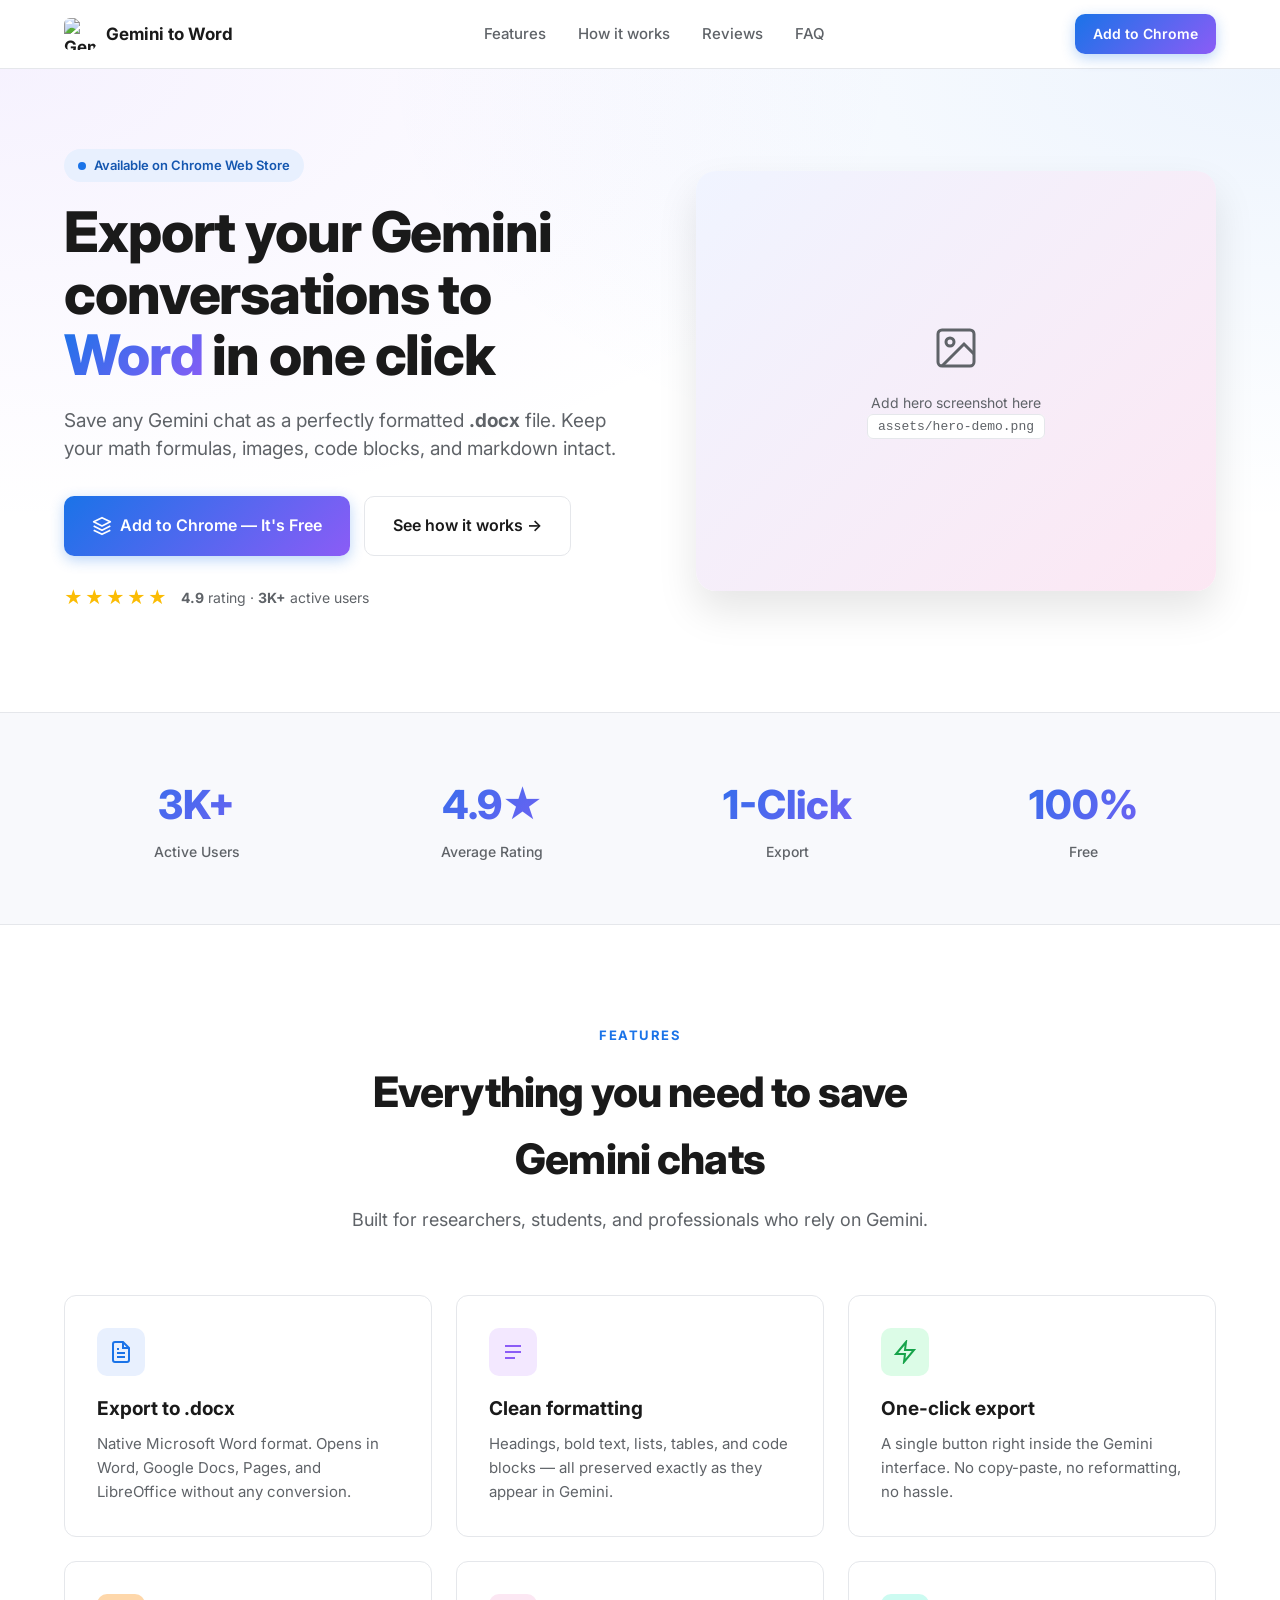
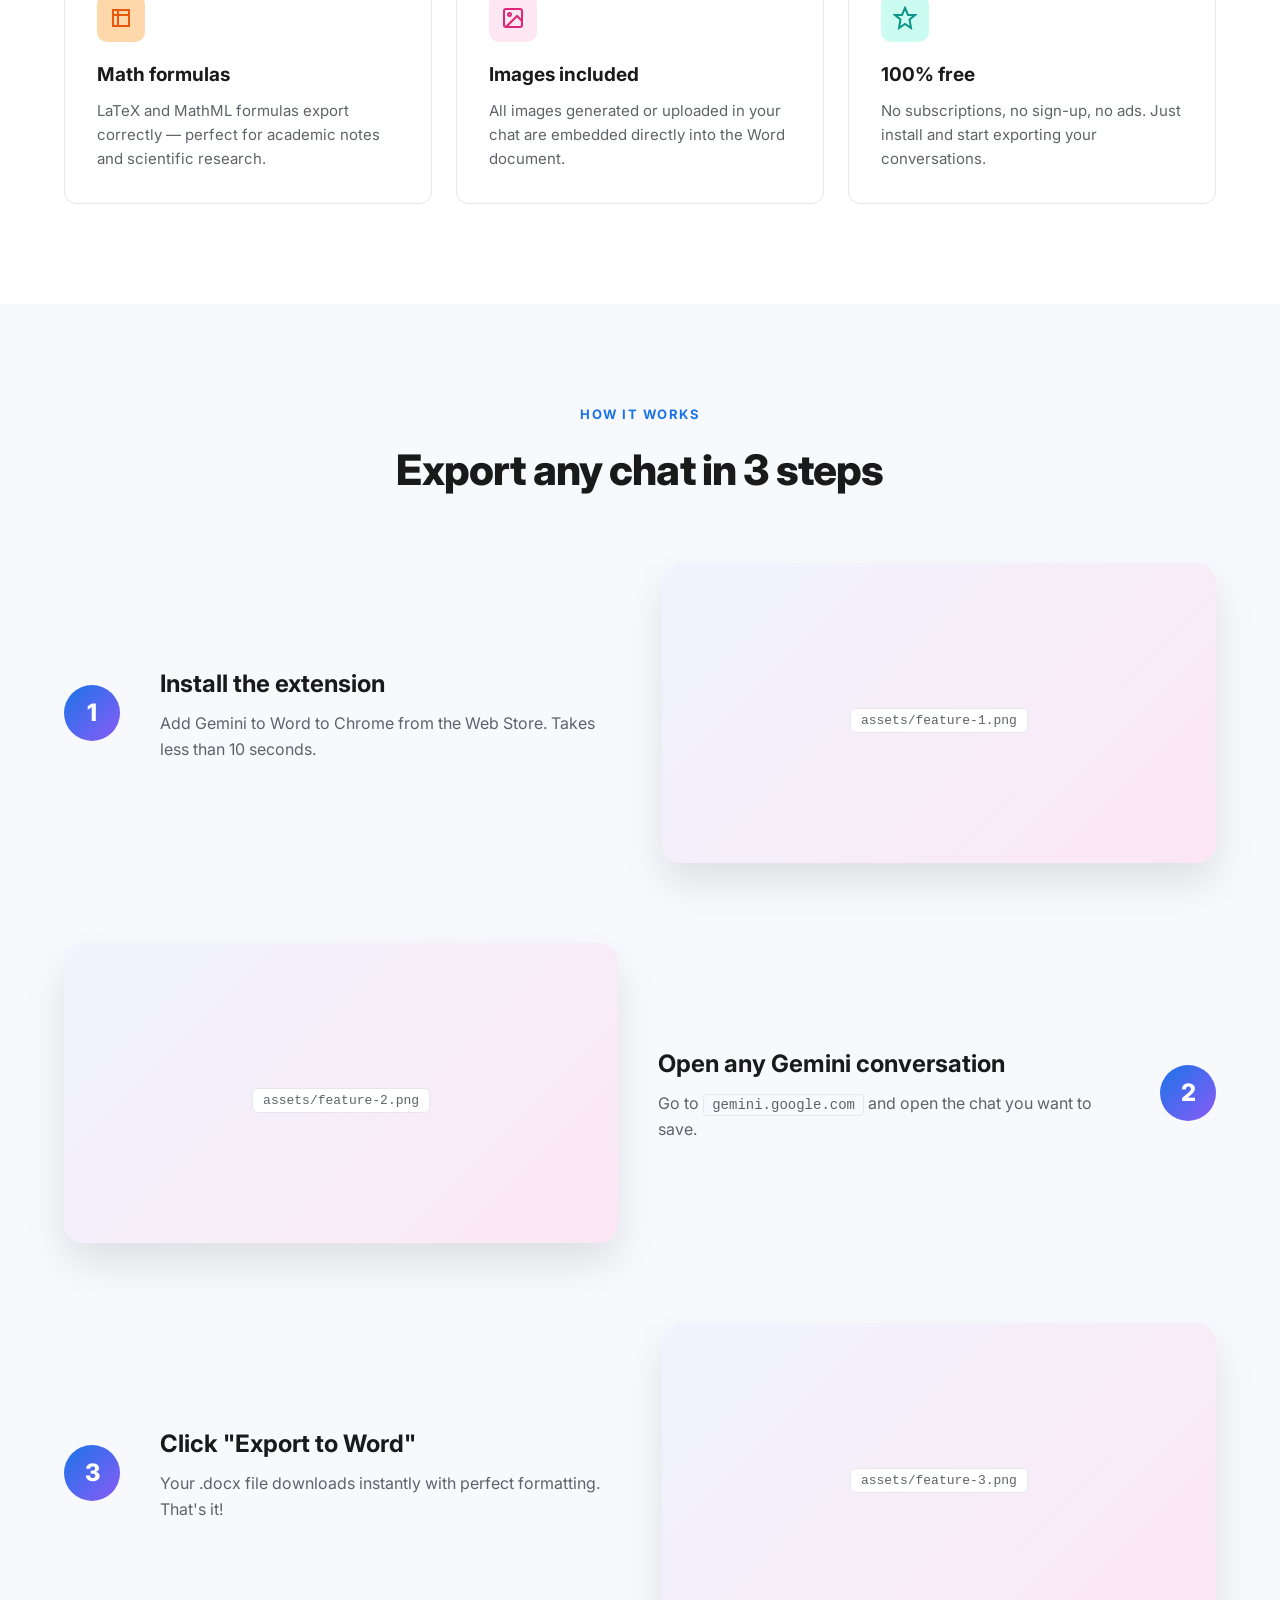
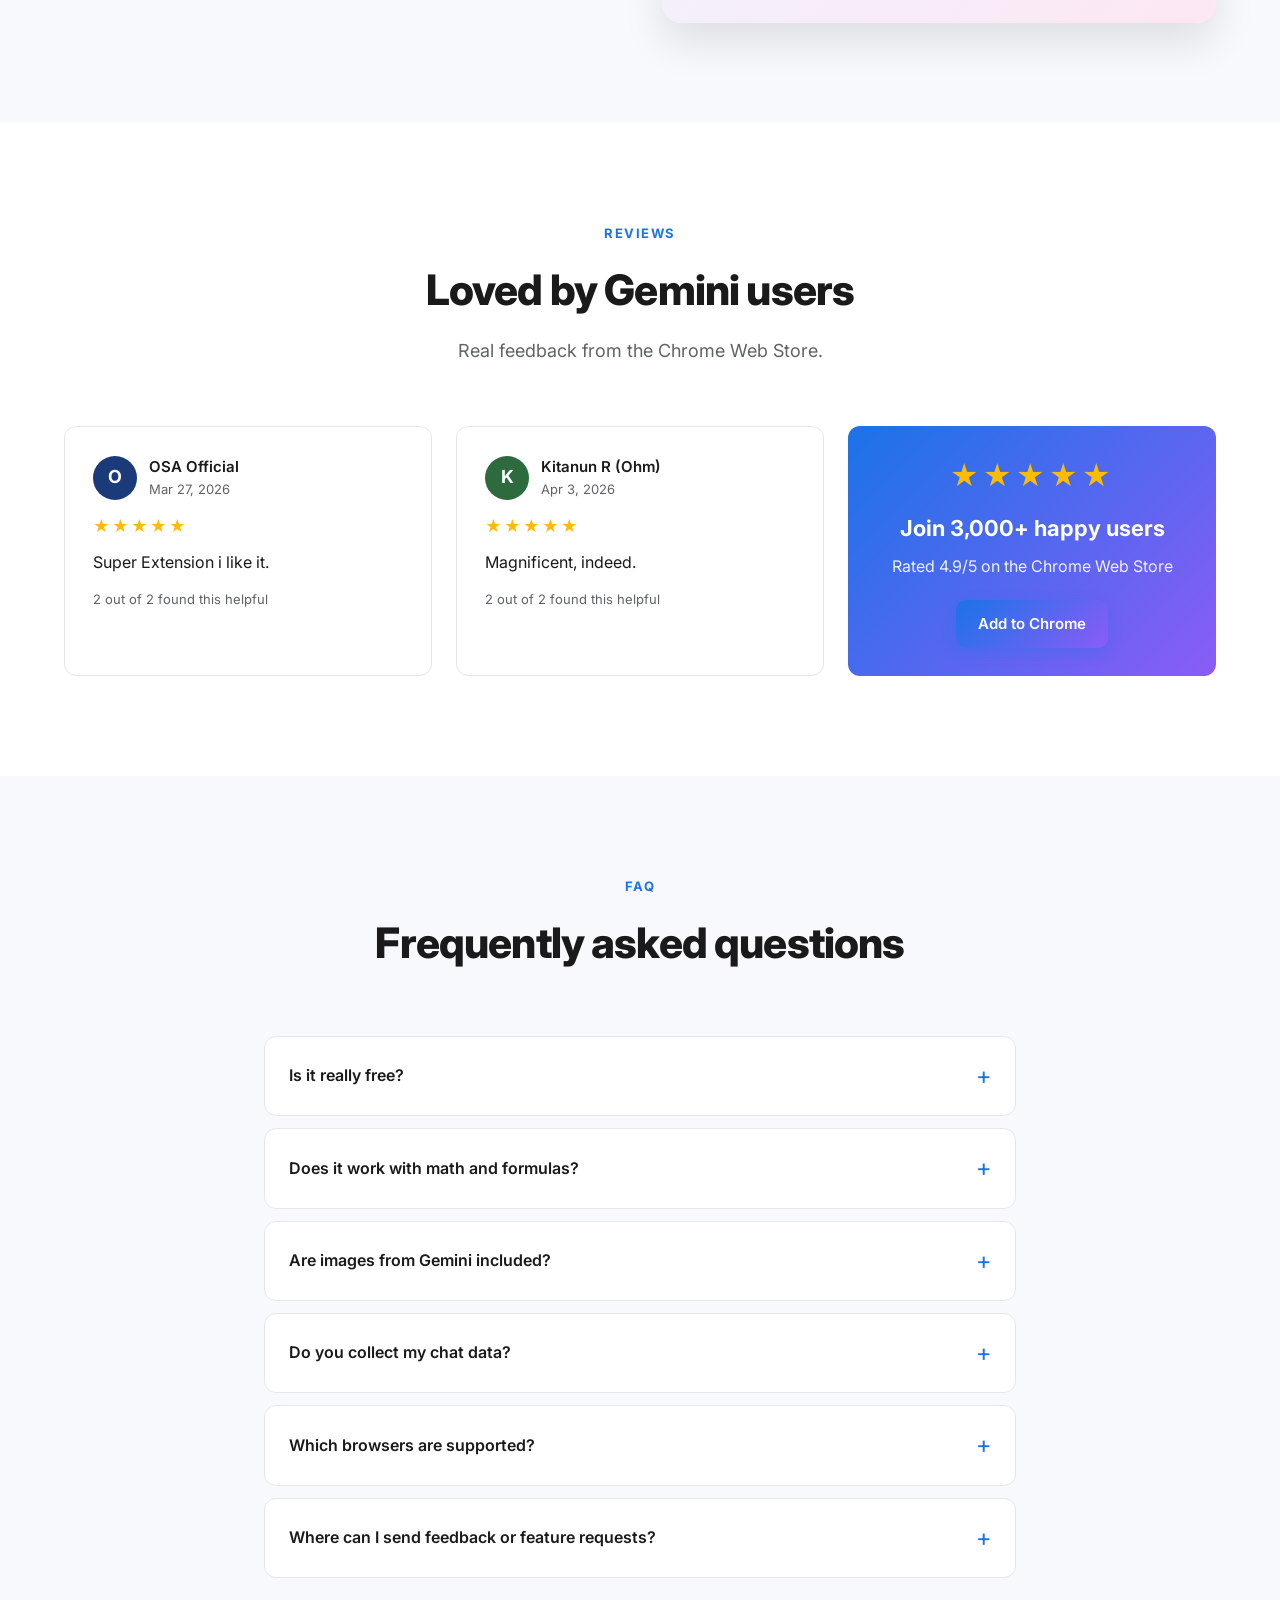
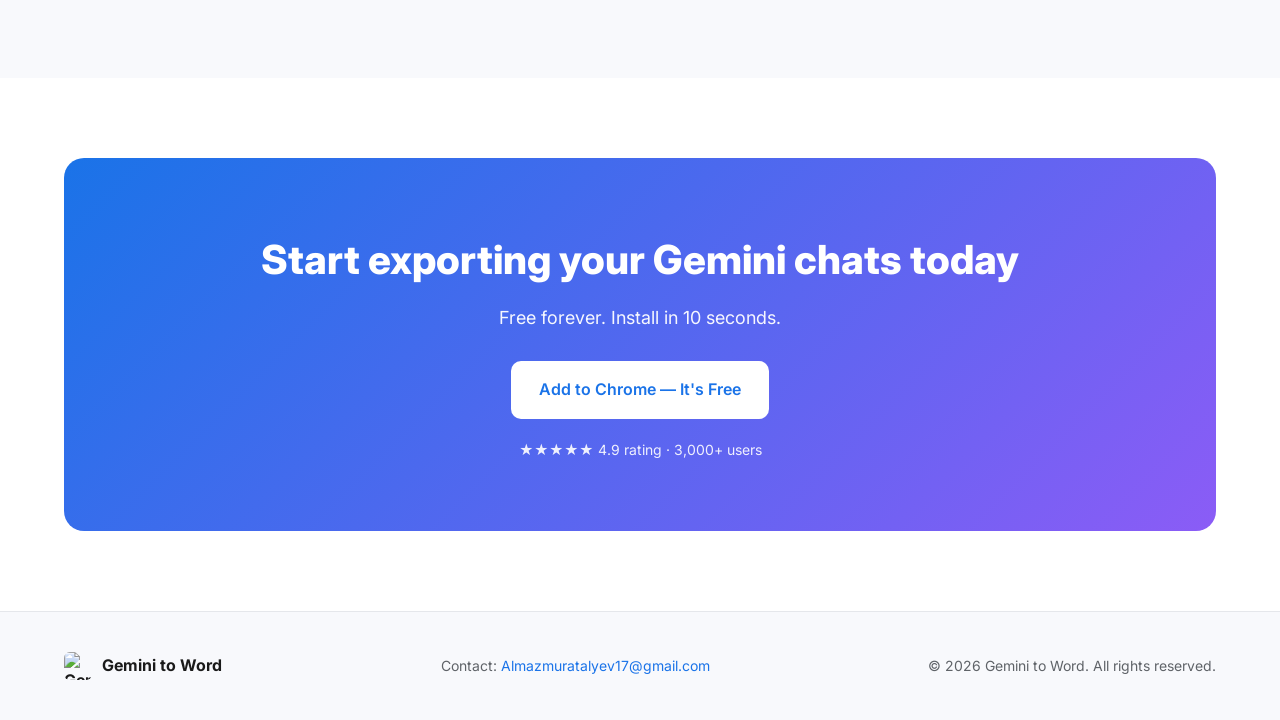
==== index.html @ a02e69b4 "Add files via upload" ====
<!DOCTYPE html>
<html lang="en">
<head>
  <meta charset="UTF-8" />
  <meta name="viewport" content="width=device-width, initial-scale=1.0" />
  <title>Export Gemini Chats to Word — One-Click .docx Export</title>
  <meta name="description" content="Export your Gemini conversations to Word in one click. Preserves formatting, math formulas, images, and code blocks." />
  <meta name="keywords" content="Gemini to Word, export Gemini chat, Gemini docx, AI chat export" />

  <!-- Open Graph -->
  <meta property="og:title" content="Export Gemini Chats to Word" />
  <meta property="og:description" content="Export your Gemini conversations to Word in one click." />
  <meta property="og:image" content="/assets/icon.png" />
  <meta property="og:type" content="website" />

  <link rel="icon" type="image/png" href="/assets/icon.png" />
  <link rel="preconnect" href="https://fonts.googleapis.com" />
  <link rel="preconnect" href="https://fonts.gstatic.com" crossorigin />
  <link href="https://fonts.googleapis.com/css2?family=Inter:wght@400;500;600;700;800&display=swap" rel="stylesheet" />
  <link rel="stylesheet" href="styles.css" />
</head>
<body>

  <!-- ============ HEADER ============ -->
  <header class="header">
    <div class="container header-inner">
      <a href="#" class="logo">
        <img src="assets/icon.png" alt="Gemini to Word" />
        <span>Gemini to Word</span>
      </a>
      <nav class="nav">
        <a href="#features">Features</a>
        <a href="#how-it-works">How it works</a>
        <a href="#reviews">Reviews</a>
        <a href="#faq">FAQ</a>
      </nav>
      <a href="https://chromewebstore.google.com/detail/fggjheojicnhkljaoaigpnobhgojinip?utm_source=landing"
         class="btn btn-primary btn-sm" target="_blank" rel="noopener">
        Add to Chrome
      </a>
    </div>
  </header>

  <!-- ============ HERO ============ -->
  <section class="hero">
    <div class="container">
      <div class="hero-grid">
        <div class="hero-content">
          <div class="badge">
            <span class="badge-dot"></span>
            Available on Chrome Web Store
          </div>
          <h1>Export your Gemini conversations to <span class="gradient-text">Word</span> in one click</h1>
          <p class="hero-subtitle">
            Save any Gemini chat as a perfectly formatted <strong>.docx</strong> file.
            Keep your math formulas, images, code blocks, and markdown intact.
          </p>

          <div class="hero-actions">
            <a href="https://chromewebstore.google.com/detail/fggjheojicnhkljaoaigpnobhgojinip?utm_source=landing-hero"
               class="btn btn-primary btn-lg" target="_blank" rel="noopener">
              <svg width="20" height="20" viewBox="0 0 24 24" fill="none">
                <path d="M12 2L2 7l10 5 10-5-10-5z" stroke="currentColor" stroke-width="2" stroke-linejoin="round"/>
                <path d="M2 17l10 5 10-5M2 12l10 5 10-5" stroke="currentColor" stroke-width="2" stroke-linejoin="round"/>
              </svg>
              Add to Chrome — It's Free
            </a>
            <a href="#how-it-works" class="btn btn-ghost btn-lg">See how it works →</a>
          </div>

          <div class="hero-meta">
            <div class="stars">★★★★★</div>
            <span><strong>4.9</strong> rating · <strong>3K+</strong> active users</span>
          </div>
        </div>

        <div class="hero-visual">
          <!-- TODO: replace with real big screenshot of the extension in action -->
          <div class="screenshot-placeholder screenshot-large">
            <img src="assets/hero-demo.png" alt="Gemini to Word extension in action"
                 onerror="this.style.display='none'; this.parentElement.classList.add('placeholder-visible')" />
            <div class="placeholder-text">
              <svg width="48" height="48" viewBox="0 0 24 24" fill="none" stroke="currentColor" stroke-width="1.5">
                <rect x="3" y="3" width="18" height="18" rx="2" />
                <circle cx="9" cy="9" r="2" />
                <path d="M21 15l-5-5L5 21" />
              </svg>
              <p>Add hero screenshot here<br><code>assets/hero-demo.png</code></p>
            </div>
          </div>
        </div>
      </div>
    </div>
  </section>

  <!-- ============ STATS STRIP ============ -->
  <section class="stats">
    <div class="container">
      <div class="stats-grid">
        <div class="stat">
          <div class="stat-number">3K+</div>
          <div class="stat-label">Active Users</div>
        </div>
        <div class="stat">
          <div class="stat-number">4.9★</div>
          <div class="stat-label">Average Rating</div>
        </div>
        <div class="stat">
          <div class="stat-number">1-Click</div>
          <div class="stat-label">Export</div>
        </div>
        <div class="stat">
          <div class="stat-number">100%</div>
          <div class="stat-label">Free</div>
        </div>
      </div>
    </div>
  </section>

  <!-- ============ FEATURES ============ -->
  <section class="section" id="features">
    <div class="container">
      <div class="section-header">
        <div class="eyebrow">Features</div>
        <h2>Everything you need to save Gemini chats</h2>
        <p>Built for researchers, students, and professionals who rely on Gemini.</p>
      </div>

      <div class="features-grid">
        <div class="feature-card">
          <div class="feature-icon feature-icon-blue">
            <svg width="24" height="24" viewBox="0 0 24 24" fill="none" stroke="currentColor" stroke-width="2">
              <path d="M14 2H6a2 2 0 00-2 2v16a2 2 0 002 2h12a2 2 0 002-2V8z"/>
              <path d="M14 2v6h6M16 13H8M16 17H8M10 9H8"/>
            </svg>
          </div>
          <h3>Export to .docx</h3>
          <p>Native Microsoft Word format. Opens in Word, Google Docs, Pages, and LibreOffice without any conversion.</p>
        </div>

        <div class="feature-card">
          <div class="feature-icon feature-icon-purple">
            <svg width="24" height="24" viewBox="0 0 24 24" fill="none" stroke="currentColor" stroke-width="2">
              <path d="M4 6h16M4 12h16M4 18h10"/>
            </svg>
          </div>
          <h3>Clean formatting</h3>
          <p>Headings, bold text, lists, tables, and code blocks — all preserved exactly as they appear in Gemini.</p>
        </div>

        <div class="feature-card">
          <div class="feature-icon feature-icon-green">
            <svg width="24" height="24" viewBox="0 0 24 24" fill="none" stroke="currentColor" stroke-width="2">
              <path d="M13 2L3 14h9l-1 8 10-12h-9l1-8z"/>
            </svg>
          </div>
          <h3>One-click export</h3>
          <p>A single button right inside the Gemini interface. No copy-paste, no reformatting, no hassle.</p>
        </div>

        <div class="feature-card">
          <div class="feature-icon feature-icon-orange">
            <svg width="24" height="24" viewBox="0 0 24 24" fill="none" stroke="currentColor" stroke-width="2">
              <path d="M4 4h16v16H4z M4 9h16 M9 4v16"/>
            </svg>
          </div>
          <h3>Math formulas</h3>
          <p>LaTeX and MathML formulas export correctly — perfect for academic notes and scientific research.</p>
        </div>

        <div class="feature-card">
          <div class="feature-icon feature-icon-pink">
            <svg width="24" height="24" viewBox="0 0 24 24" fill="none" stroke="currentColor" stroke-width="2">
              <rect x="3" y="3" width="18" height="18" rx="2"/>
              <circle cx="8.5" cy="8.5" r="1.5"/>
              <path d="M21 15l-5-5L5 21"/>
            </svg>
          </div>
          <h3>Images included</h3>
          <p>All images generated or uploaded in your chat are embedded directly into the Word document.</p>
        </div>

        <div class="feature-card">
          <div class="feature-icon feature-icon-teal">
            <svg width="24" height="24" viewBox="0 0 24 24" fill="none" stroke="currentColor" stroke-width="2">
              <path d="M12 2l3 7h7l-5.5 4.5L18 22l-6-4-6 4 1.5-8.5L2 9h7z"/>
            </svg>
          </div>
          <h3>100% free</h3>
          <p>No subscriptions, no sign-up, no ads. Just install and start exporting your conversations.</p>
        </div>
      </div>
    </div>
  </section>

  <!-- ============ HOW IT WORKS ============ -->
  <section class="section section-alt" id="how-it-works">
    <div class="container">
      <div class="section-header">
        <div class="eyebrow">How it works</div>
        <h2>Export any chat in 3 steps</h2>
      </div>

      <div class="steps">
        <div class="step">
          <div class="step-number">1</div>
          <div class="step-content">
            <h3>Install the extension</h3>
            <p>Add Gemini to Word to Chrome from the Web Store. Takes less than 10 seconds.</p>
          </div>
          <!-- TODO: replace with real screenshot -->
          <div class="step-visual">
            <div class="screenshot-placeholder">
              <img src="assets/feature-1.png" alt="Install step"
                   onerror="this.style.display='none'; this.parentElement.classList.add('placeholder-visible')" />
              <div class="placeholder-text">
                <p><code>assets/feature-1.png</code></p>
              </div>
            </div>
          </div>
        </div>

        <div class="step step-reverse">
          <div class="step-number">2</div>
          <div class="step-content">
            <h3>Open any Gemini conversation</h3>
            <p>Go to <code>gemini.google.com</code> and open the chat you want to save.</p>
          </div>
          <div class="step-visual">
            <div class="screenshot-placeholder">
              <img src="assets/feature-2.png" alt="Open chat step"
                   onerror="this.style.display='none'; this.parentElement.classList.add('placeholder-visible')" />
              <div class="placeholder-text">
                <p><code>assets/feature-2.png</code></p>
              </div>
            </div>
          </div>
        </div>

        <div class="step">
          <div class="step-number">3</div>
          <div class="step-content">
            <h3>Click "Export to Word"</h3>
            <p>Your .docx file downloads instantly with perfect formatting. That's it!</p>
          </div>
          <div class="step-visual">
            <div class="screenshot-placeholder">
              <img src="assets/feature-3.png" alt="Export step"
                   onerror="this.style.display='none'; this.parentElement.classList.add('placeholder-visible')" />
              <div class="placeholder-text">
                <p><code>assets/feature-3.png</code></p>
              </div>
            </div>
          </div>
        </div>
      </div>
    </div>
  </section>

  <!-- ============ REVIEWS ============ -->
  <section class="section" id="reviews">
    <div class="container">
      <div class="section-header">
        <div class="eyebrow">Reviews</div>
        <h2>Loved by Gemini users</h2>
        <p>Real feedback from the Chrome Web Store.</p>
      </div>

      <div class="reviews-grid">
        <div class="review-card">
          <div class="review-header">
            <div class="review-avatar" style="background:#1a3a7a;">O</div>
            <div>
              <div class="review-name">OSA Official</div>
              <div class="review-date">Mar 27, 2026</div>
            </div>
          </div>
          <div class="review-stars">★★★★★</div>
          <p class="review-text">Super Extension i like it.</p>
          <div class="review-helpful">2 out of 2 found this helpful</div>
        </div>

        <div class="review-card">
          <div class="review-header">
            <div class="review-avatar" style="background:#2d6b3f;">K</div>
            <div>
              <div class="review-name">Kitanun R (Ohm)</div>
              <div class="review-date">Apr 3, 2026</div>
            </div>
          </div>
          <div class="review-stars">★★★★★</div>
          <p class="review-text">Magnificent, indeed.</p>
          <div class="review-helpful">2 out of 2 found this helpful</div>
        </div>

        <div class="review-card review-cta">
          <div class="review-cta-content">
            <div class="stars-big">★★★★★</div>
            <h3>Join 3,000+ happy users</h3>
            <p>Rated 4.9/5 on the Chrome Web Store</p>
            <a href="https://chromewebstore.google.com/detail/fggjheojicnhkljaoaigpnobhgojinip?utm_source=landing-reviews"
               class="btn btn-primary" target="_blank" rel="noopener">
              Add to Chrome
            </a>
          </div>
        </div>
      </div>
    </div>
  </section>

  <!-- ============ FAQ ============ -->
  <section class="section section-alt" id="faq">
    <div class="container container-narrow">
      <div class="section-header">
        <div class="eyebrow">FAQ</div>
        <h2>Frequently asked questions</h2>
      </div>

      <div class="faq-list">
        <details class="faq-item">
          <summary>Is it really free?</summary>
          <p>Yes, 100% free. No sign-up, no subscription, no ads. Forever.</p>
        </details>

        <details class="faq-item">
          <summary>Does it work with math and formulas?</summary>
          <p>Yes. LaTeX and MathML formulas are converted into proper Word equations that stay editable.</p>
        </details>

        <details class="faq-item">
          <summary>Are images from Gemini included?</summary>
          <p>Yes. Both AI-generated images and images you uploaded are embedded directly into the .docx file.</p>
        </details>

        <details class="faq-item">
          <summary>Do you collect my chat data?</summary>
          <p>No. Everything runs locally in your browser. Your conversations never leave your device.</p>
        </details>

        <details class="faq-item">
          <summary>Which browsers are supported?</summary>
          <p>Any Chromium-based browser: Chrome, Edge, Brave, Opera, and Arc.</p>
        </details>

        <details class="faq-item">
          <summary>Where can I send feedback or feature requests?</summary>
          <p>Email us at <a href="mailto:Almazmuratalyev17@gmail.com">Almazmuratalyev17@gmail.com</a> — we read every message.</p>
        </details>
      </div>
    </div>
  </section>

  <!-- ============ FINAL CTA ============ -->
  <section class="final-cta">
    <div class="container">
      <div class="cta-box">
        <h2>Start exporting your Gemini chats today</h2>
        <p>Free forever. Install in 10 seconds.</p>
        <a href="https://chromewebstore.google.com/detail/fggjheojicnhkljaoaigpnobhgojinip?utm_source=landing-final"
           class="btn btn-white btn-lg" target="_blank" rel="noopener">
          Add to Chrome — It's Free
        </a>
        <div class="cta-meta">★★★★★ 4.9 rating · 3,000+ users</div>
      </div>
    </div>
  </section>

  <!-- ============ FOOTER (placeholder — you'll design later) ============ -->
  <footer class="footer">
    <div class="container">
      <div class="footer-inner">
        <div class="footer-brand">
          <img src="assets/icon.png" alt="Gemini to Word" />
          <span>Gemini to Word</span>
        </div>
        <div class="footer-contact">
          Contact: <a href="mailto:Almazmuratalyev17@gmail.com">Almazmuratalyev17@gmail.com</a>
        </div>
        <div class="footer-copy">© 2026 Gemini to Word. All rights reserved.</div>
      </div>
    </div>
  </footer>

  <script src="script.js"></script>
</body>
</html>
---- styles.css ----
/* ============ RESET & BASE ============ */
* { margin: 0; padding: 0; box-sizing: border-box; }

:root {
  --primary: #1a73e8;
  --primary-dark: #1557b0;
  --primary-light: #e8f0fe;
  --accent: #8b5cf6;
  --text: #1a1a1a;
  --text-muted: #5f6368;
  --bg: #ffffff;
  --bg-alt: #f8f9fc;
  --border: #e5e7eb;
  --radius: 12px;
  --radius-lg: 20px;
  --shadow-sm: 0 1px 3px rgba(0,0,0,0.05);
  --shadow-md: 0 4px 12px rgba(0,0,0,0.08);
  --shadow-lg: 0 20px 40px rgba(0,0,0,0.1);
}

html { scroll-behavior: smooth; }

body {
  font-family: 'Inter', -apple-system, BlinkMacSystemFont, sans-serif;
  color: var(--text);
  background: var(--bg);
  line-height: 1.6;
  -webkit-font-smoothing: antialiased;
}

a { color: inherit; text-decoration: none; }
img { max-width: 100%; display: block; }

.container {
  max-width: 1200px;
  margin: 0 auto;
  padding: 0 24px;
}
.container-narrow { max-width: 800px; }

/* ============ BUTTONS ============ */
.btn {
  display: inline-flex;
  align-items: center;
  gap: 8px;
  padding: 12px 22px;
  border-radius: 10px;
  font-weight: 600;
  font-size: 15px;
  transition: all 0.2s ease;
  cursor: pointer;
  border: none;
  white-space: nowrap;
}
.btn-sm { padding: 9px 18px; font-size: 14px; }
.btn-lg { padding: 16px 28px; font-size: 16px; }

.btn-primary {
  background: linear-gradient(135deg, var(--primary) 0%, var(--accent) 100%);
  color: white;
  box-shadow: 0 4px 14px rgba(26,115,232,0.3);
}
.btn-primary:hover {
  transform: translateY(-2px);
  box-shadow: 0 6px 20px rgba(26,115,232,0.4);
}

.btn-ghost {
  background: transparent;
  color: var(--text);
  border: 1px solid var(--border);
}
.btn-ghost:hover { background: var(--bg-alt); }

.btn-white {
  background: white;
  color: var(--primary);
}
.btn-white:hover { transform: translateY(-2px); }

/* ============ HEADER ============ */
.header {
  position: sticky;
  top: 0;
  background: rgba(255,255,255,0.85);
  backdrop-filter: blur(12px);
  border-bottom: 1px solid var(--border);
  z-index: 100;
}
.header-inner {
  display: flex;
  align-items: center;
  justify-content: space-between;
  padding: 14px 24px;
}
.logo {
  display: flex;
  align-items: center;
  gap: 10px;
  font-weight: 700;
  font-size: 17px;
}
.logo img { width: 32px; height: 32px; border-radius: 6px; }

.nav {
  display: flex;
  gap: 32px;
}
.nav a {
  color: var(--text-muted);
  font-weight: 500;
  font-size: 15px;
  transition: color 0.2s;
}
.nav a:hover { color: var(--primary); }

@media (max-width: 768px) {
  .nav { display: none; }
}

/* ============ HERO ============ */
.hero {
  padding: 80px 0 100px;
  background:
    radial-gradient(ellipse at top left, rgba(139,92,246,0.08), transparent 50%),
    radial-gradient(ellipse at top right, rgba(26,115,232,0.08), transparent 50%);
}
.hero-grid {
  display: grid;
  grid-template-columns: 1.1fr 1fr;
  gap: 60px;
  align-items: center;
}
@media (max-width: 900px) {
  .hero-grid { grid-template-columns: 1fr; gap: 40px; }
}

.badge {
  display: inline-flex;
  align-items: center;
  gap: 8px;
  padding: 6px 14px;
  background: var(--primary-light);
  color: var(--primary-dark);
  border-radius: 100px;
  font-size: 13px;
  font-weight: 600;
  margin-bottom: 20px;
}
.badge-dot {
  width: 8px; height: 8px;
  background: var(--primary);
  border-radius: 50%;
  animation: pulse 2s infinite;
}
@keyframes pulse {
  0%, 100% { opacity: 1; }
  50% { opacity: 0.4; }
}

.hero h1 {
  font-size: clamp(36px, 5vw, 56px);
  line-height: 1.1;
  font-weight: 800;
  letter-spacing: -0.02em;
  margin-bottom: 20px;
}
.gradient-text {
  background: linear-gradient(135deg, var(--primary), var(--accent));
  -webkit-background-clip: text;
  background-clip: text;
  color: transparent;
}

.hero-subtitle {
  font-size: 19px;
  color: var(--text-muted);
  margin-bottom: 32px;
  line-height: 1.5;
}

.hero-actions {
  display: flex;
  gap: 14px;
  flex-wrap: wrap;
  margin-bottom: 28px;
}

.hero-meta {
  display: flex;
  align-items: center;
  gap: 12px;
  color: var(--text-muted);
  font-size: 14px;
}
.stars { color: #fbbc04; font-size: 18px; letter-spacing: 2px; }
.stars-big { color: #fbbc04; font-size: 28px; letter-spacing: 4px; margin-bottom: 12px; }

/* ============ SCREENSHOT PLACEHOLDERS ============ */
.screenshot-placeholder {
  position: relative;
  background: linear-gradient(135deg, #f0f4ff 0%, #fce7f3 100%);
  border-radius: var(--radius-lg);
  overflow: hidden;
  box-shadow: var(--shadow-lg);
  min-height: 300px;
  display: flex;
  align-items: center;
  justify-content: center;
}
.screenshot-placeholder img {
  width: 100%;
  height: auto;
  display: block;
}
.screenshot-placeholder .placeholder-text {
  display: none;
  text-align: center;
  color: var(--text-muted);
  padding: 40px;
}
.screenshot-placeholder.placeholder-visible .placeholder-text {
  display: block;
}
.placeholder-text code {
  background: white;
  padding: 4px 10px;
  border-radius: 6px;
  font-size: 13px;
  border: 1px solid var(--border);
}
.placeholder-text p { margin-top: 12px; font-size: 14px; }

.screenshot-large { min-height: 420px; }

/* ============ STATS ============ */
.stats {
  padding: 60px 0;
  border-top: 1px solid var(--border);
  border-bottom: 1px solid var(--border);
  background: var(--bg-alt);
}
.stats-grid {
  display: grid;
  grid-template-columns: repeat(4, 1fr);
  gap: 30px;
  text-align: center;
}
@media (max-width: 700px) {
  .stats-grid { grid-template-columns: repeat(2, 1fr); gap: 40px; }
}
.stat-number {
  font-size: 40px;
  font-weight: 800;
  background: linear-gradient(135deg, var(--primary), var(--accent));
  -webkit-background-clip: text;
  background-clip: text;
  color: transparent;
  margin-bottom: 4px;
}
.stat-label {
  color: var(--text-muted);
  font-size: 14px;
  font-weight: 500;
}

/* ============ SECTIONS ============ */
.section {
  padding: 100px 0;
}
.section-alt { background: var(--bg-alt); }

.section-header {
  text-align: center;
  max-width: 640px;
  margin: 0 auto 60px;
}
.eyebrow {
  color: var(--primary);
  font-weight: 700;
  font-size: 13px;
  text-transform: uppercase;
  letter-spacing: 1.5px;
  margin-bottom: 12px;
}
.section-header h2 {
  font-size: clamp(28px, 4vw, 42px);
  font-weight: 800;
  letter-spacing: -0.02em;
  margin-bottom: 14px;
}
.section-header p {
  color: var(--text-muted);
  font-size: 18px;
}

/* ============ FEATURES ============ */
.features-grid {
  display: grid;
  grid-template-columns: repeat(3, 1fr);
  gap: 24px;
}
@media (max-width: 900px) { .features-grid { grid-template-columns: repeat(2, 1fr); } }
@media (max-width: 600px) { .features-grid { grid-template-columns: 1fr; } }

.feature-card {
  padding: 32px;
  background: white;
  border: 1px solid var(--border);
  border-radius: var(--radius);
  transition: all 0.3s;
}
.feature-card:hover {
  transform: translateY(-4px);
  box-shadow: var(--shadow-md);
  border-color: transparent;
}
.feature-icon {
  width: 48px;
  height: 48px;
  border-radius: 10px;
  display: flex;
  align-items: center;
  justify-content: center;
  margin-bottom: 18px;
}
.feature-icon-blue   { background: #e8f0fe; color: #1a73e8; }
.feature-icon-purple { background: #f3e8ff; color: #8b5cf6; }
.feature-icon-green  { background: #dcfce7; color: #16a34a; }
.feature-icon-orange { background: #fed7aa; color: #ea580c; }
.feature-icon-pink   { background: #fce7f3; color: #db2777; }
.feature-icon-teal   { background: #ccfbf1; color: #0d9488; }

.feature-card h3 {
  font-size: 19px;
  margin-bottom: 8px;
  font-weight: 700;
}
.feature-card p {
  color: var(--text-muted);
  font-size: 15px;
}

/* ============ STEPS ============ */
.steps { display: flex; flex-direction: column; gap: 80px; }
.step {
  display: grid;
  grid-template-columns: auto 1fr 1.2fr;
  gap: 40px;
  align-items: center;
}
.step-reverse { direction: rtl; }
.step-reverse > * { direction: ltr; }

@media (max-width: 900px) {
  .step, .step-reverse { grid-template-columns: auto 1fr; direction: ltr; }
  .step-visual { grid-column: 1 / -1; }
}

.step-number {
  width: 56px;
  height: 56px;
  border-radius: 50%;
  background: linear-gradient(135deg, var(--primary), var(--accent));
  color: white;
  display: flex;
  align-items: center;
  justify-content: center;
  font-size: 24px;
  font-weight: 800;
  flex-shrink: 0;
}
.step-content h3 {
  font-size: 24px;
  font-weight: 700;
  margin-bottom: 8px;
}
.step-content p {
  color: var(--text-muted);
  font-size: 16px;
}
.step-content code {
  background: var(--bg-alt);
  padding: 2px 8px;
  border-radius: 4px;
  font-size: 14px;
  border: 1px solid var(--border);
}

/* ============ REVIEWS ============ */
.reviews-grid {
  display: grid;
  grid-template-columns: repeat(3, 1fr);
  gap: 24px;
}
@media (max-width: 900px) { .reviews-grid { grid-template-columns: 1fr; } }

.review-card {
  padding: 28px;
  background: white;
  border: 1px solid var(--border);
  border-radius: var(--radius);
}
.review-header {
  display: flex;
  gap: 12px;
  align-items: center;
  margin-bottom: 14px;
}
.review-avatar {
  width: 44px;
  height: 44px;
  border-radius: 50%;
  display: flex;
  align-items: center;
  justify-content: center;
  color: white;
  font-weight: 700;
  font-size: 18px;
  flex-shrink: 0;
}
.review-name { font-weight: 600; font-size: 15px; }
.review-date { color: var(--text-muted); font-size: 13px; }
.review-stars { color: #fbbc04; font-size: 16px; letter-spacing: 2px; margin-bottom: 10px; }
.review-text { font-size: 16px; margin-bottom: 14px; }
.review-helpful { color: var(--text-muted); font-size: 13px; }

.review-cta {
  background: linear-gradient(135deg, var(--primary) 0%, var(--accent) 100%);
  color: white;
  display: flex;
  align-items: center;
  justify-content: center;
  text-align: center;
  border: none;
}
.review-cta h3 { font-size: 22px; margin: 8px 0; }
.review-cta p { opacity: 0.9; margin-bottom: 20px; }

/* ============ FAQ ============ */
.faq-list { display: flex; flex-direction: column; gap: 12px; }
.faq-item {
  background: white;
  border: 1px solid var(--border);
  border-radius: var(--radius);
  padding: 20px 24px;
  transition: all 0.2s;
}
.faq-item[open] { box-shadow: var(--shadow-sm); border-color: var(--primary); }
.faq-item summary {
  font-weight: 600;
  font-size: 16px;
  cursor: pointer;
  list-style: none;
  display: flex;
  justify-content: space-between;
  align-items: center;
}
.faq-item summary::-webkit-details-marker { display: none; }
.faq-item summary::after {
  content: '+';
  font-size: 24px;
  color: var(--primary);
  font-weight: 400;
  transition: transform 0.2s;
}
.faq-item[open] summary::after { transform: rotate(45deg); }
.faq-item p {
  margin-top: 12px;
  color: var(--text-muted);
  font-size: 15px;
}
.faq-item a { color: var(--primary); text-decoration: underline; }

/* ============ FINAL CTA ============ */
.final-cta { padding: 80px 0; }
.cta-box {
  background: linear-gradient(135deg, var(--primary) 0%, var(--accent) 100%);
  border-radius: var(--radius-lg);
  padding: 70px 40px;
  text-align: center;
  color: white;
}
.cta-box h2 {
  font-size: clamp(28px, 4vw, 40px);
  font-weight: 800;
  margin-bottom: 12px;
}
.cta-box > p {
  font-size: 18px;
  opacity: 0.95;
  margin-bottom: 28px;
}
.cta-meta {
  margin-top: 20px;
  opacity: 0.9;
  font-size: 14px;
}

/* ============ FOOTER ============ */
.footer {
  padding: 40px 0;
  border-top: 1px solid var(--border);
  background: var(--bg-alt);
}
.footer-inner {
  display: flex;
  justify-content: space-between;
  align-items: center;
  flex-wrap: wrap;
  gap: 20px;
}
.footer-brand {
  display: flex;
  align-items: center;
  gap: 10px;
  font-weight: 700;
}
.footer-brand img { width: 28px; height: 28px; border-radius: 6px; }
.footer-contact, .footer-copy { color: var(--text-muted); font-size: 14px; }
.footer-contact a { color: var(--primary); }
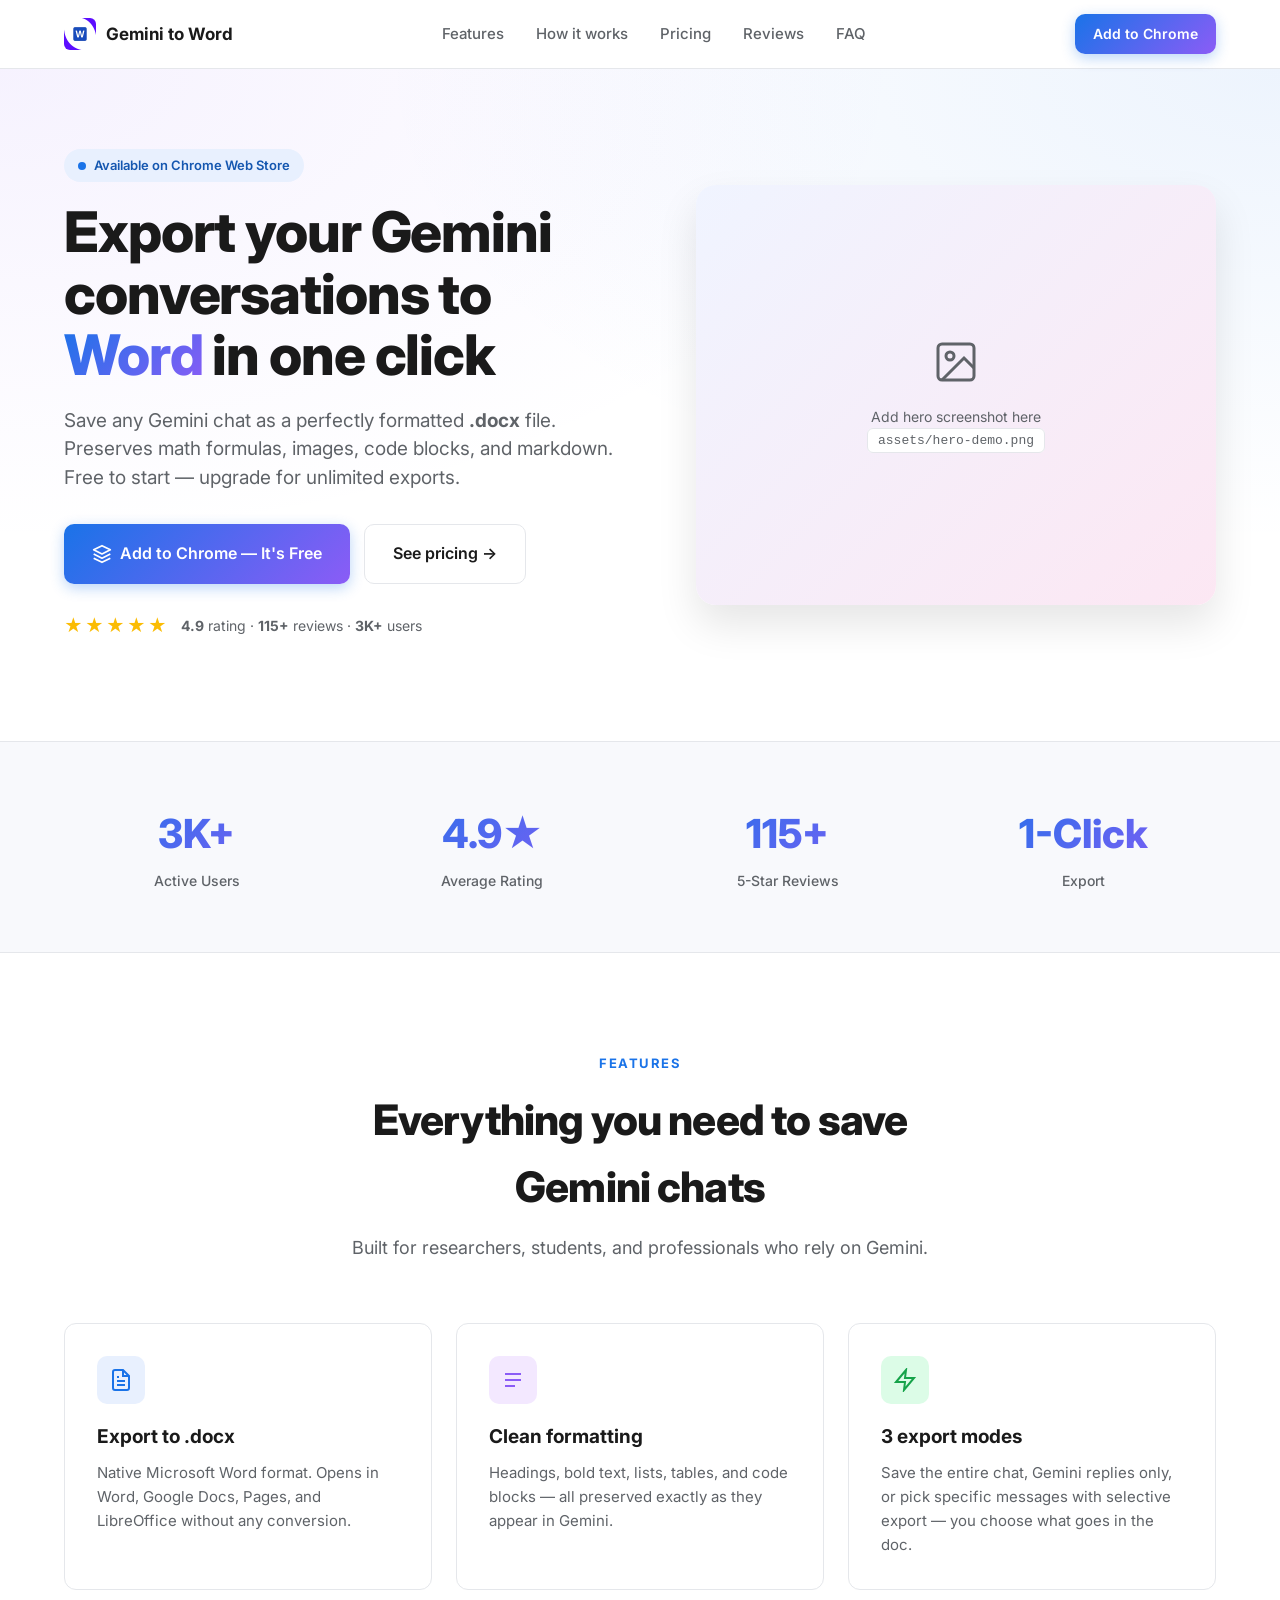
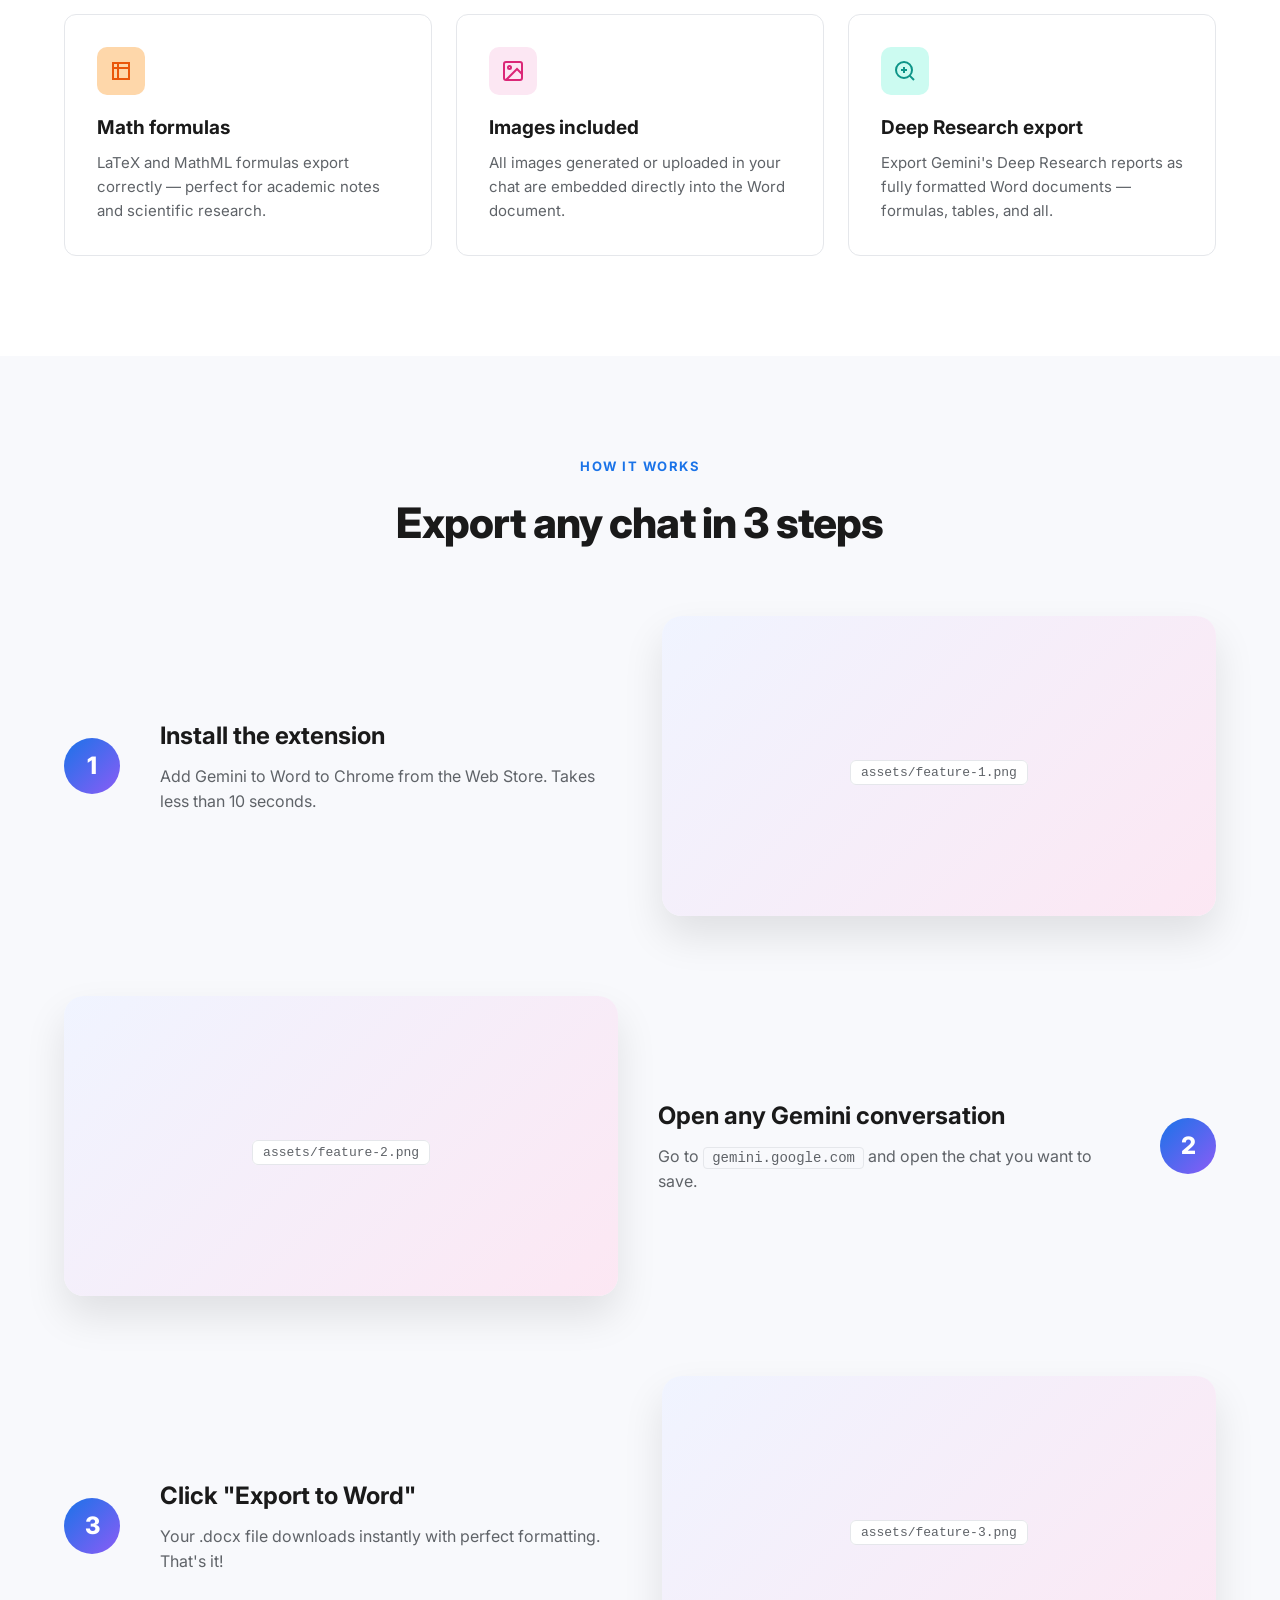
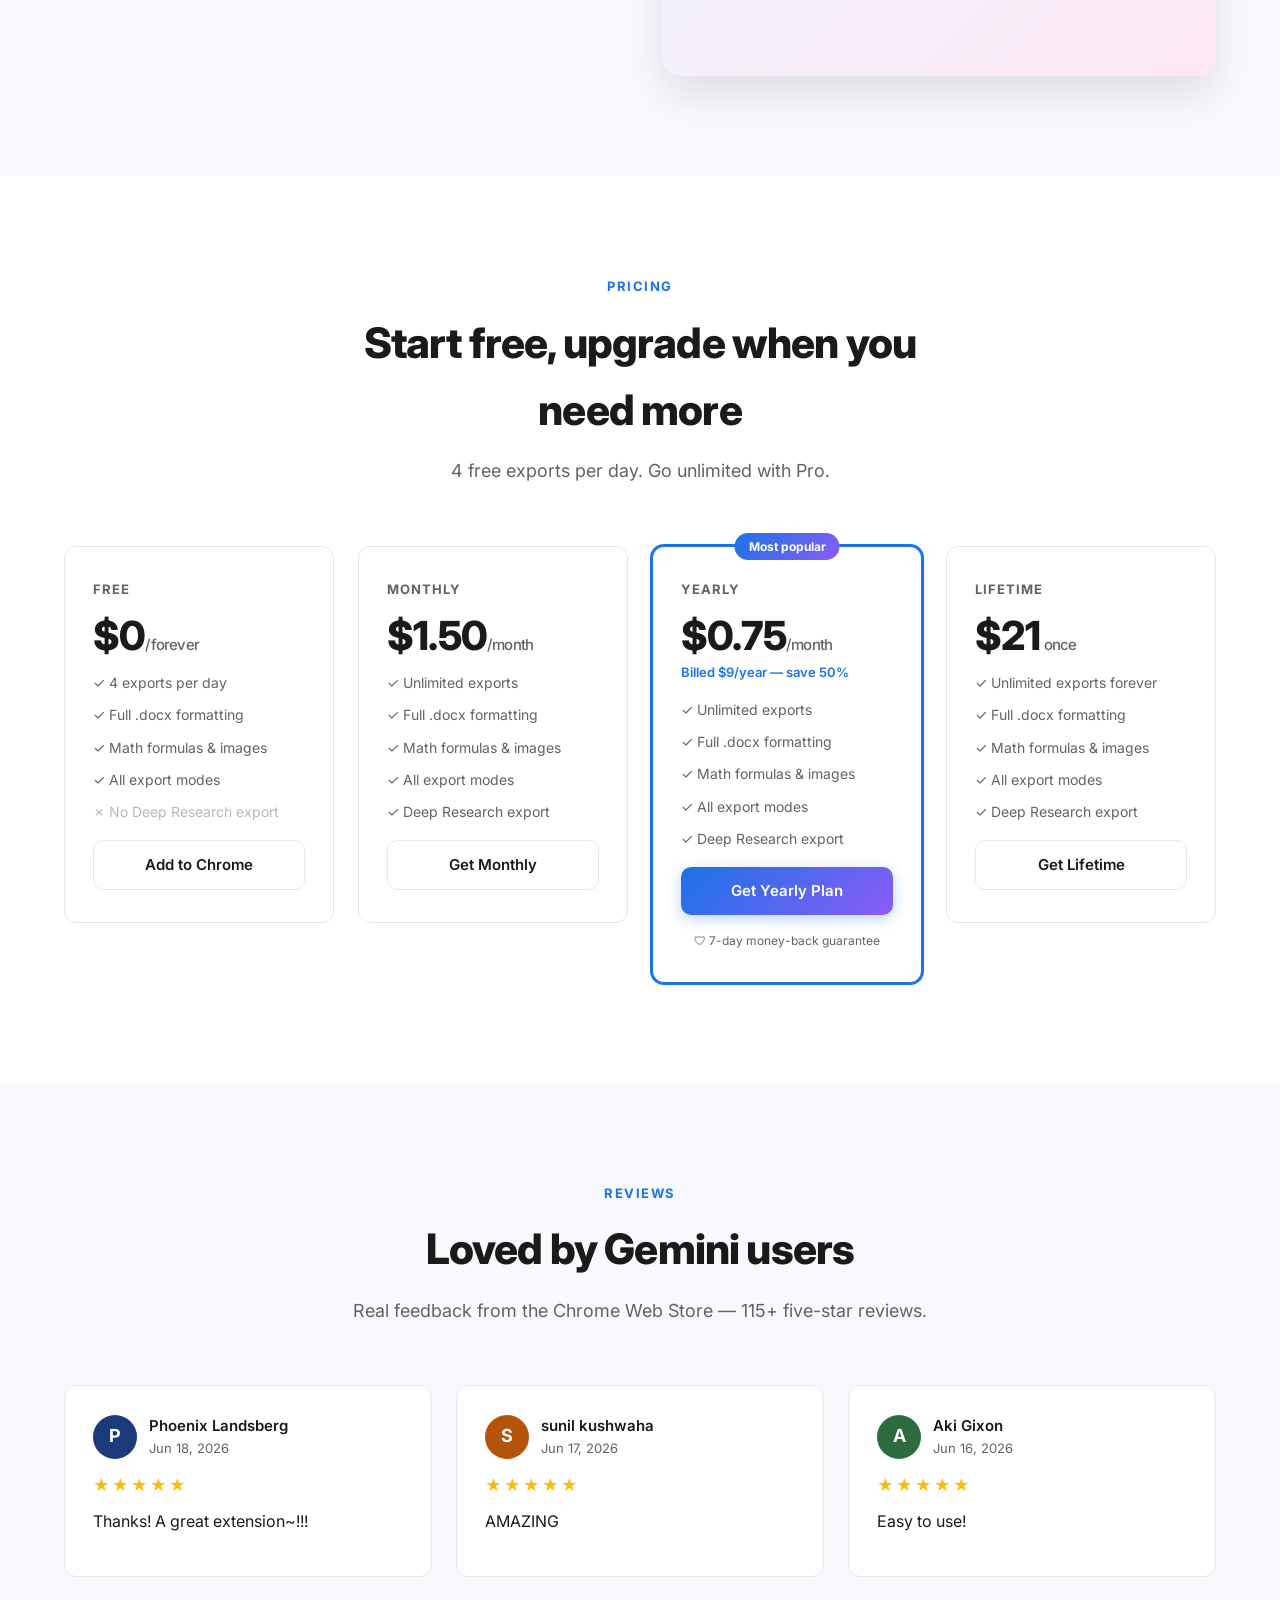
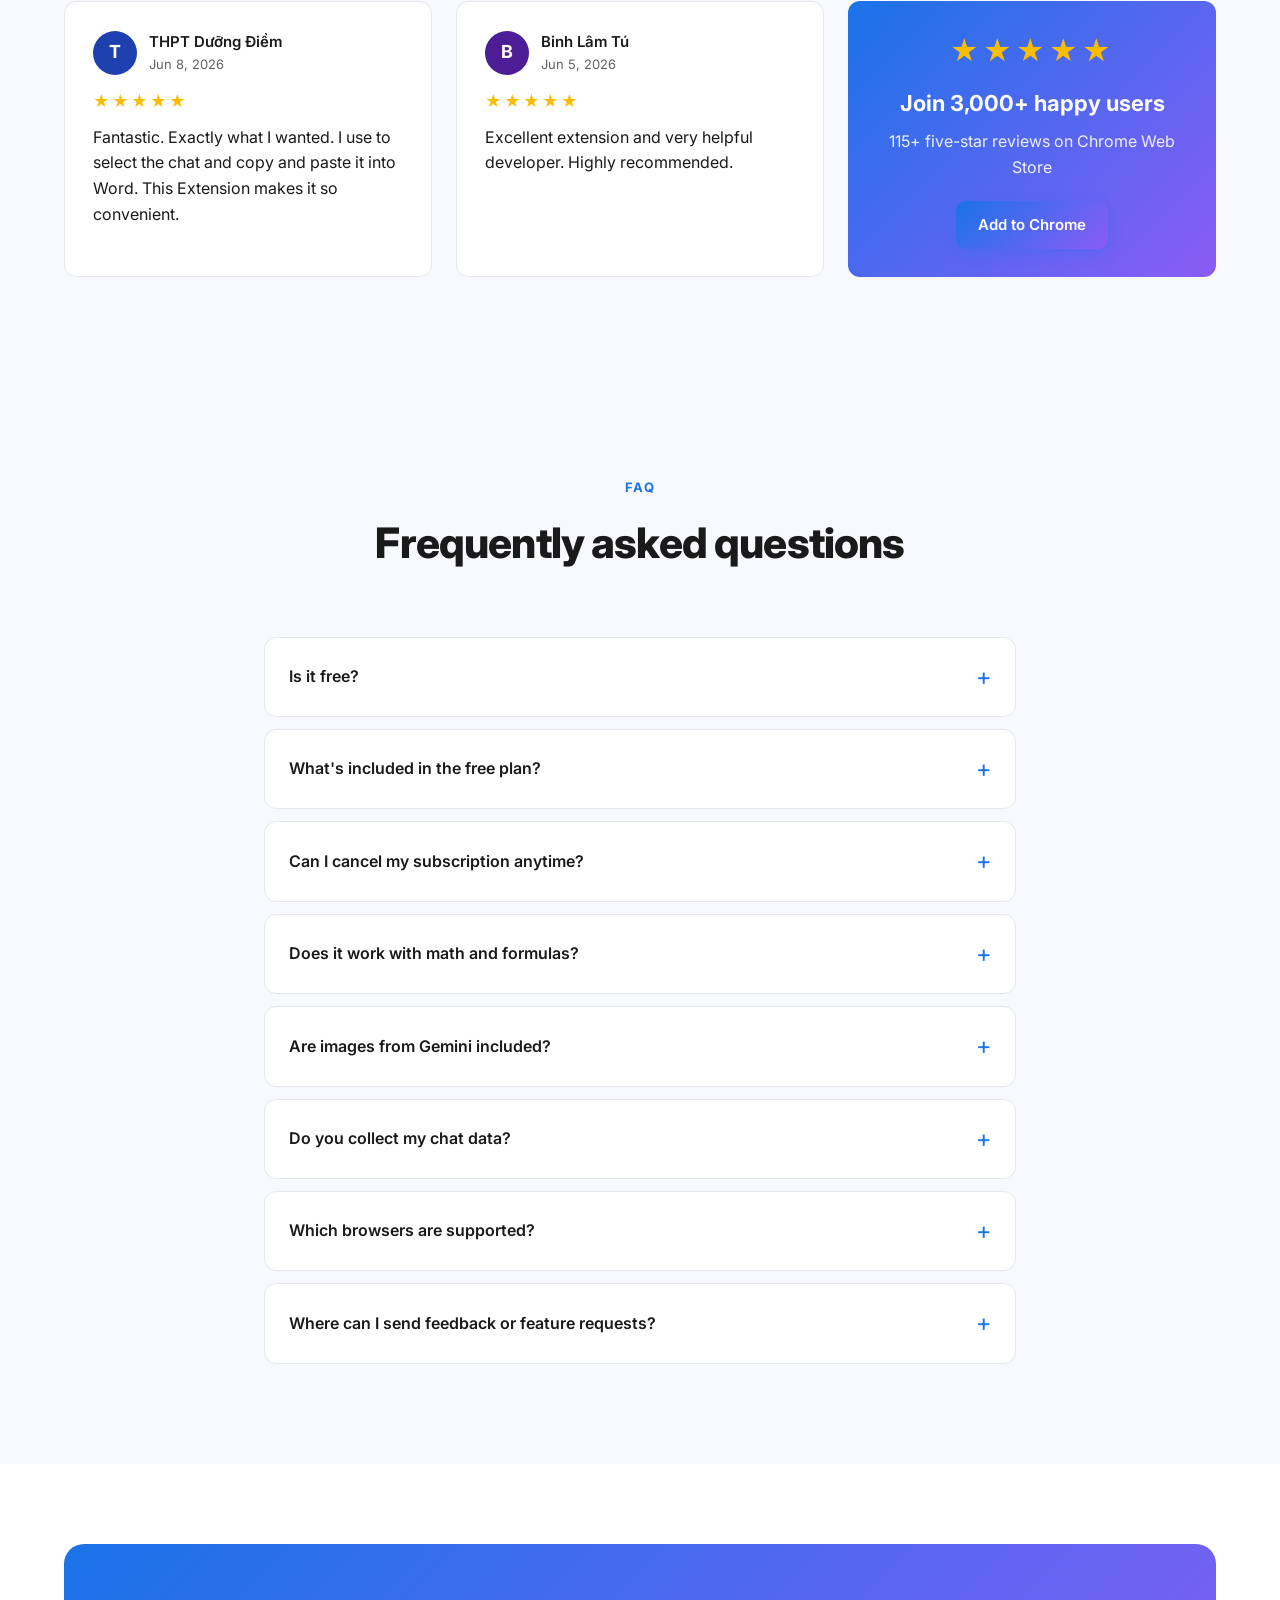
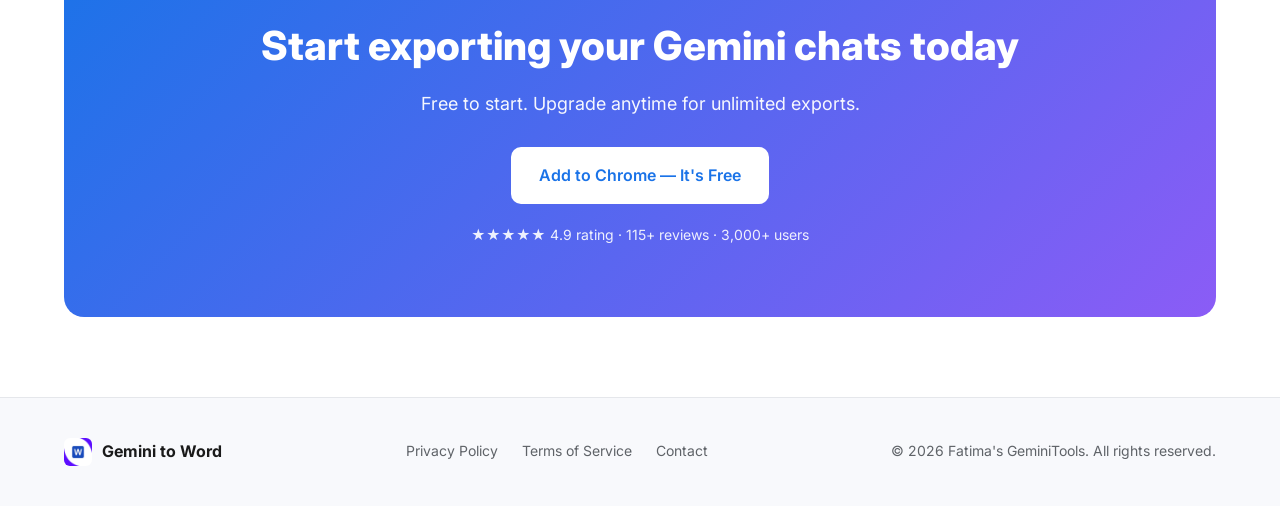
==== commit 8c2314ec: "Add files via upload" ====
--- a/index.html
+++ b/index.html
@@ -31,6 +31,7 @@
       <nav class="nav">
         <a href="#features">Features</a>
         <a href="#how-it-works">How it works</a>
+        <a href="#pricing">Pricing</a>
         <a href="#reviews">Reviews</a>
         <a href="#faq">FAQ</a>
       </nav>
@@ -53,7 +54,8 @@
           <h1>Export your Gemini conversations to <span class="gradient-text">Word</span> in one click</h1>
           <p class="hero-subtitle">
             Save any Gemini chat as a perfectly formatted <strong>.docx</strong> file.
-            Keep your math formulas, images, code blocks, and markdown intact.
+            Preserves math formulas, images, code blocks, and markdown.
+            Free to start — upgrade for unlimited exports.
           </p>
 
           <div class="hero-actions">
@@ -65,12 +67,12 @@
               </svg>
               Add to Chrome — It's Free
             </a>
-            <a href="#how-it-works" class="btn btn-ghost btn-lg">See how it works →</a>
+            <a href="#pricing" class="btn btn-ghost btn-lg">See pricing →</a>
           </div>
 
           <div class="hero-meta">
             <div class="stars">★★★★★</div>
-            <span><strong>4.9</strong> rating · <strong>3K+</strong> active users</span>
+            <span><strong>4.9</strong> rating · <strong>115+</strong> reviews · <strong>3K+</strong> users</span>
           </div>
         </div>
 
@@ -106,12 +108,12 @@
           <div class="stat-label">Average Rating</div>
         </div>
         <div class="stat">
+          <div class="stat-number">115+</div>
+          <div class="stat-label">5-Star Reviews</div>
+        </div>
+        <div class="stat">
           <div class="stat-number">1-Click</div>
           <div class="stat-label">Export</div>
-        </div>
-        <div class="stat">
-          <div class="stat-number">100%</div>
-          <div class="stat-label">Free</div>
         </div>
       </div>
     </div>
@@ -154,8 +156,8 @@
               <path d="M13 2L3 14h9l-1 8 10-12h-9l1-8z"/>
             </svg>
           </div>
-          <h3>One-click export</h3>
-          <p>A single button right inside the Gemini interface. No copy-paste, no reformatting, no hassle.</p>
+          <h3>3 export modes</h3>
+          <p>Save the entire chat, Gemini replies only, or pick specific messages with selective export — you choose what goes in the doc.</p>
         </div>
 
         <div class="feature-card">
@@ -183,11 +185,11 @@
         <div class="feature-card">
           <div class="feature-icon feature-icon-teal">
             <svg width="24" height="24" viewBox="0 0 24 24" fill="none" stroke="currentColor" stroke-width="2">
-              <path d="M12 2l3 7h7l-5.5 4.5L18 22l-6-4-6 4 1.5-8.5L2 9h7z"/>
+              <circle cx="11" cy="11" r="8"/><path d="M21 21l-4.35-4.35M11 8v6M8 11h6"/>
             </svg>
           </div>
-          <h3>100% free</h3>
-          <p>No subscriptions, no sign-up, no ads. Just install and start exporting your conversations.</p>
+          <h3>Deep Research export</h3>
+          <p>Export Gemini's Deep Research reports as fully formatted Word documents — formulas, tables, and all.</p>
         </div>
       </div>
     </div>
@@ -257,47 +259,165 @@
     </div>
   </section>
 
+  <!-- ============ PRICING ============ -->
+  <section class="section" id="pricing">
+    <div class="container">
+      <div class="section-header">
+        <div class="eyebrow">Pricing</div>
+        <h2>Start free, upgrade when you need more</h2>
+        <p>4 free exports per day. Go unlimited with Pro.</p>
+      </div>
+
+      <div class="pricing-grid">
+        <!-- FREE -->
+        <div class="pricing-card">
+          <div class="pricing-plan">Free</div>
+          <div class="pricing-price">$0<span class="pricing-per">/forever</span></div>
+          <ul class="pricing-features">
+            <li>✓ 4 exports per day</li>
+            <li>✓ Full .docx formatting</li>
+            <li>✓ Math formulas & images</li>
+            <li>✓ All export modes</li>
+            <li class="muted">✗ No Deep Research export</li>
+          </ul>
+          <a href="https://chromewebstore.google.com/detail/fggjheojicnhkljaoaigpnobhgojinip?utm_source=landing-pricing"
+             class="btn btn-ghost btn-full" target="_blank" rel="noopener">
+            Add to Chrome
+          </a>
+        </div>
+
+        <!-- MONTHLY -->
+        <div class="pricing-card">
+          <div class="pricing-plan">Monthly</div>
+          <div class="pricing-price">$1.50<span class="pricing-per">/month</span></div>
+          <ul class="pricing-features">
+            <li>✓ Unlimited exports</li>
+            <li>✓ Full .docx formatting</li>
+            <li>✓ Math formulas & images</li>
+            <li>✓ All export modes</li>
+            <li>✓ Deep Research export</li>
+          </ul>
+          <a href="https://checkout.dodopayments.com/buy/pdt_0Nh18HtHXIP9Od1cy1DoE?quantity=1&redirect_url=https://gemini.google.com"
+             class="btn btn-ghost btn-full" target="_blank" rel="noopener">
+            Get Monthly
+          </a>
+        </div>
+
+        <!-- YEARLY — highlighted -->
+        <div class="pricing-card pricing-card-popular">
+          <div class="pricing-badge">Most popular</div>
+          <div class="pricing-plan">Yearly</div>
+          <div class="pricing-price">$0.75<span class="pricing-per">/month</span></div>
+          <div class="pricing-billed">Billed $9/year — save 50%</div>
+          <ul class="pricing-features">
+            <li>✓ Unlimited exports</li>
+            <li>✓ Full .docx formatting</li>
+            <li>✓ Math formulas & images</li>
+            <li>✓ All export modes</li>
+            <li>✓ Deep Research export</li>
+          </ul>
+          <a href="https://checkout.dodopayments.com/buy/pdt_0Nh18Xr5AvKcgtPL3AYGT?quantity=1&redirect_url=https://gemini.google.com"
+             class="btn btn-primary btn-full" target="_blank" rel="noopener">
+            Get Yearly Plan
+          </a>
+          <div class="pricing-guarantee">🛡 7-day money-back guarantee</div>
+        </div>
+
+        <!-- LIFETIME -->
+        <div class="pricing-card">
+          <div class="pricing-plan">Lifetime</div>
+          <div class="pricing-price">$21<span class="pricing-per"> once</span></div>
+          <ul class="pricing-features">
+            <li>✓ Unlimited exports forever</li>
+            <li>✓ Full .docx formatting</li>
+            <li>✓ Math formulas & images</li>
+            <li>✓ All export modes</li>
+            <li>✓ Deep Research export</li>
+          </ul>
+          <a href="https://checkout.dodopayments.com/buy/pdt_0Nh18pGGx3eNDK1y4p6a0?quantity=1&redirect_url=https://gemini.google.com"
+             class="btn btn-ghost btn-full" target="_blank" rel="noopener">
+            Get Lifetime
+          </a>
+        </div>
+      </div>
+    </div>
+  </section>
+
   <!-- ============ REVIEWS ============ -->
-  <section class="section" id="reviews">
+  <section class="section section-alt" id="reviews">
     <div class="container">
       <div class="section-header">
         <div class="eyebrow">Reviews</div>
         <h2>Loved by Gemini users</h2>
-        <p>Real feedback from the Chrome Web Store.</p>
+        <p>Real feedback from the Chrome Web Store — 115+ five-star reviews.</p>
       </div>
 
       <div class="reviews-grid">
         <div class="review-card">
           <div class="review-header">
-            <div class="review-avatar" style="background:#1a3a7a;">O</div>
+            <div class="review-avatar" style="background:#1a3a7a;">P</div>
             <div>
-              <div class="review-name">OSA Official</div>
-              <div class="review-date">Mar 27, 2026</div>
+              <div class="review-name">Phoenix Landsberg</div>
+              <div class="review-date">Jun 18, 2026</div>
             </div>
           </div>
           <div class="review-stars">★★★★★</div>
-          <p class="review-text">Super Extension i like it.</p>
-          <div class="review-helpful">2 out of 2 found this helpful</div>
+          <p class="review-text">Thanks! A great extension~!!!</p>
         </div>
 
         <div class="review-card">
           <div class="review-header">
-            <div class="review-avatar" style="background:#2d6b3f;">K</div>
+            <div class="review-avatar" style="background:#b45309;">S</div>
             <div>
-              <div class="review-name">Kitanun R (Ohm)</div>
-              <div class="review-date">Apr 3, 2026</div>
+              <div class="review-name">sunil kushwaha</div>
+              <div class="review-date">Jun 17, 2026</div>
             </div>
           </div>
           <div class="review-stars">★★★★★</div>
-          <p class="review-text">Magnificent, indeed.</p>
-          <div class="review-helpful">2 out of 2 found this helpful</div>
+          <p class="review-text">AMAZING</p>
+        </div>
+
+        <div class="review-card">
+          <div class="review-header">
+            <div class="review-avatar" style="background:#2d6b3f;">A</div>
+            <div>
+              <div class="review-name">Aki Gixon</div>
+              <div class="review-date">Jun 16, 2026</div>
+            </div>
+          </div>
+          <div class="review-stars">★★★★★</div>
+          <p class="review-text">Easy to use!</p>
+        </div>
+
+        <div class="review-card">
+          <div class="review-header">
+            <div class="review-avatar" style="background:#1e40af;">T</div>
+            <div>
+              <div class="review-name">THPT Dưỡng Điểm</div>
+              <div class="review-date">Jun 8, 2026</div>
+            </div>
+          </div>
+          <div class="review-stars">★★★★★</div>
+          <p class="review-text">Fantastic. Exactly what I wanted. I use to select the chat and copy and paste it into Word. This Extension makes it so convenient.</p>
+        </div>
+
+        <div class="review-card">
+          <div class="review-header">
+            <div class="review-avatar" style="background:#4c1d95;">B</div>
+            <div>
+              <div class="review-name">Binh Lâm Tú</div>
+              <div class="review-date">Jun 5, 2026</div>
+            </div>
+          </div>
+          <div class="review-stars">★★★★★</div>
+          <p class="review-text">Excellent extension and very helpful developer. Highly recommended.</p>
         </div>
 
         <div class="review-card review-cta">
           <div class="review-cta-content">
             <div class="stars-big">★★★★★</div>
             <h3>Join 3,000+ happy users</h3>
-            <p>Rated 4.9/5 on the Chrome Web Store</p>
+            <p>115+ five-star reviews on Chrome Web Store</p>
             <a href="https://chromewebstore.google.com/detail/fggjheojicnhkljaoaigpnobhgojinip?utm_source=landing-reviews"
                class="btn btn-primary" target="_blank" rel="noopener">
               Add to Chrome
@@ -318,8 +438,18 @@
 
       <div class="faq-list">
         <details class="faq-item">
-          <summary>Is it really free?</summary>
-          <p>Yes, 100% free. No sign-up, no subscription, no ads. Forever.</p>
+          <summary>Is it free?</summary>
+          <p>Yes, the extension is free to install and includes 4 exports per day. For unlimited exports, Pro plans start at $1.50/month.</p>
+        </details>
+
+        <details class="faq-item">
+          <summary>What's included in the free plan?</summary>
+          <p>Up to 4 exports per day, full .docx formatting, math formulas, images, and all three export modes (full chat, Gemini replies only, or selective). Deep Research export is a Pro feature.</p>
+        </details>
+
+        <details class="faq-item">
+          <summary>Can I cancel my subscription anytime?</summary>
+          <p>Yes, cancel anytime from your account. Your Pro access stays active until the end of the billing period, then reverts to the free plan. We also offer a 7-day money-back guarantee — no questions asked.</p>
         </details>
 
         <details class="faq-item">
@@ -334,7 +464,7 @@
 
         <details class="faq-item">
           <summary>Do you collect my chat data?</summary>
-          <p>No. Everything runs locally in your browser. Your conversations never leave your device.</p>
+          <p>No. Everything runs locally in your browser. Your conversations never leave your device. We only store your email and subscription status to manage your Pro access.</p>
         </details>
 
         <details class="faq-item">
@@ -344,7 +474,7 @@
 
         <details class="faq-item">
           <summary>Where can I send feedback or feature requests?</summary>
-          <p>Email us at <a href="mailto:Almazmuratalyev17@gmail.com">Almazmuratalyev17@gmail.com</a> — we read every message.</p>
+          <p>Email us at <a href="mailto:Fatiext2000@gmail.com">Fatiext2000@gmail.com</a> — we read every message.</p>
         </details>
       </div>
     </div>
@@ -355,17 +485,17 @@
     <div class="container">
       <div class="cta-box">
         <h2>Start exporting your Gemini chats today</h2>
-        <p>Free forever. Install in 10 seconds.</p>
+        <p>Free to start. Upgrade anytime for unlimited exports.</p>
         <a href="https://chromewebstore.google.com/detail/fggjheojicnhkljaoaigpnobhgojinip?utm_source=landing-final"
            class="btn btn-white btn-lg" target="_blank" rel="noopener">
           Add to Chrome — It's Free
         </a>
-        <div class="cta-meta">★★★★★ 4.9 rating · 3,000+ users</div>
-      </div>
-    </div>
-  </section>
-
-  <!-- ============ FOOTER (placeholder — you'll design later) ============ -->
+        <div class="cta-meta">★★★★★ 4.9 rating · 115+ reviews · 3,000+ users</div>
+      </div>
+    </div>
+  </section>
+
+  <!-- ============ FOOTER ============ -->
   <footer class="footer">
     <div class="container">
       <div class="footer-inner">
@@ -373,10 +503,12 @@
           <img src="assets/icon.png" alt="Gemini to Word" />
           <span>Gemini to Word</span>
         </div>
-        <div class="footer-contact">
-          Contact: <a href="mailto:Almazmuratalyev17@gmail.com">Almazmuratalyev17@gmail.com</a>
-        </div>
-        <div class="footer-copy">© 2026 Gemini to Word. All rights reserved.</div>
+        <div class="footer-links">
+          <a href="privacy.html">Privacy Policy</a>
+          <a href="terms.html">Terms of Service</a>
+          <a href="mailto:Fatiext2000@gmail.com">Contact</a>
+        </div>
+        <div class="footer-copy">© 2026 Fatima's GeminiTools. All rights reserved.</div>
       </div>
     </div>
   </footer>
--- a/styles.css
+++ b/styles.css
@@ -387,6 +387,108 @@
   border: 1px solid var(--border);
 }
 
+/* ============ PRICING ============ */
+.pricing-grid {
+  display: grid;
+  grid-template-columns: repeat(4, 1fr);
+  gap: 24px;
+  align-items: start;
+}
+@media (max-width: 1100px) { .pricing-grid { grid-template-columns: repeat(2, 1fr); } }
+@media (max-width: 600px)  { .pricing-grid { grid-template-columns: 1fr; } }
+
+.pricing-card {
+  padding: 32px 28px;
+  background: white;
+  border: 1px solid var(--border);
+  border-radius: var(--radius);
+  position: relative;
+  display: flex;
+  flex-direction: column;
+  gap: 16px;
+}
+.pricing-card-popular {
+  border-color: var(--primary);
+  box-shadow: 0 0 0 2px var(--primary);
+}
+.pricing-badge {
+  position: absolute;
+  top: -14px;
+  left: 50%;
+  transform: translateX(-50%);
+  background: linear-gradient(135deg, var(--primary), var(--accent));
+  color: white;
+  font-size: 12px;
+  font-weight: 700;
+  padding: 4px 14px;
+  border-radius: 100px;
+  white-space: nowrap;
+}
+.pricing-plan {
+  font-size: 13px;
+  font-weight: 700;
+  text-transform: uppercase;
+  letter-spacing: 1px;
+  color: var(--text-muted);
+}
+.pricing-price {
+  font-size: 40px;
+  font-weight: 800;
+  letter-spacing: -0.02em;
+  color: var(--text);
+  line-height: 1;
+}
+.pricing-per {
+  font-size: 15px;
+  font-weight: 500;
+  color: var(--text-muted);
+}
+.pricing-billed {
+  font-size: 13px;
+  color: var(--primary);
+  font-weight: 600;
+  margin-top: -10px;
+}
+.pricing-features {
+  list-style: none;
+  display: flex;
+  flex-direction: column;
+  gap: 10px;
+  flex: 1;
+}
+.pricing-features li {
+  font-size: 14px;
+  color: var(--text-muted);
+}
+.pricing-features li.muted { opacity: 0.45; }
+.pricing-guarantee {
+  font-size: 12px;
+  color: var(--text-muted);
+  text-align: center;
+}
+.btn-full { width: 100%; justify-content: center; }
+
+/* ============ REVIEWS (updated to 3-col for 5 reviews) ============ */
+.reviews-grid {
+  display: grid;
+  grid-template-columns: repeat(3, 1fr);
+  gap: 24px;
+}
+@media (max-width: 900px) { .reviews-grid { grid-template-columns: 1fr; } }
+
+/* ============ FOOTER LINKS ============ */
+.footer-links {
+  display: flex;
+  gap: 24px;
+  flex-wrap: wrap;
+}
+.footer-links a {
+  color: var(--text-muted);
+  font-size: 14px;
+  transition: color 0.2s;
+}
+.footer-links a:hover { color: var(--primary); }
+
 /* ============ REVIEWS ============ */
 .reviews-grid {
   display: grid;
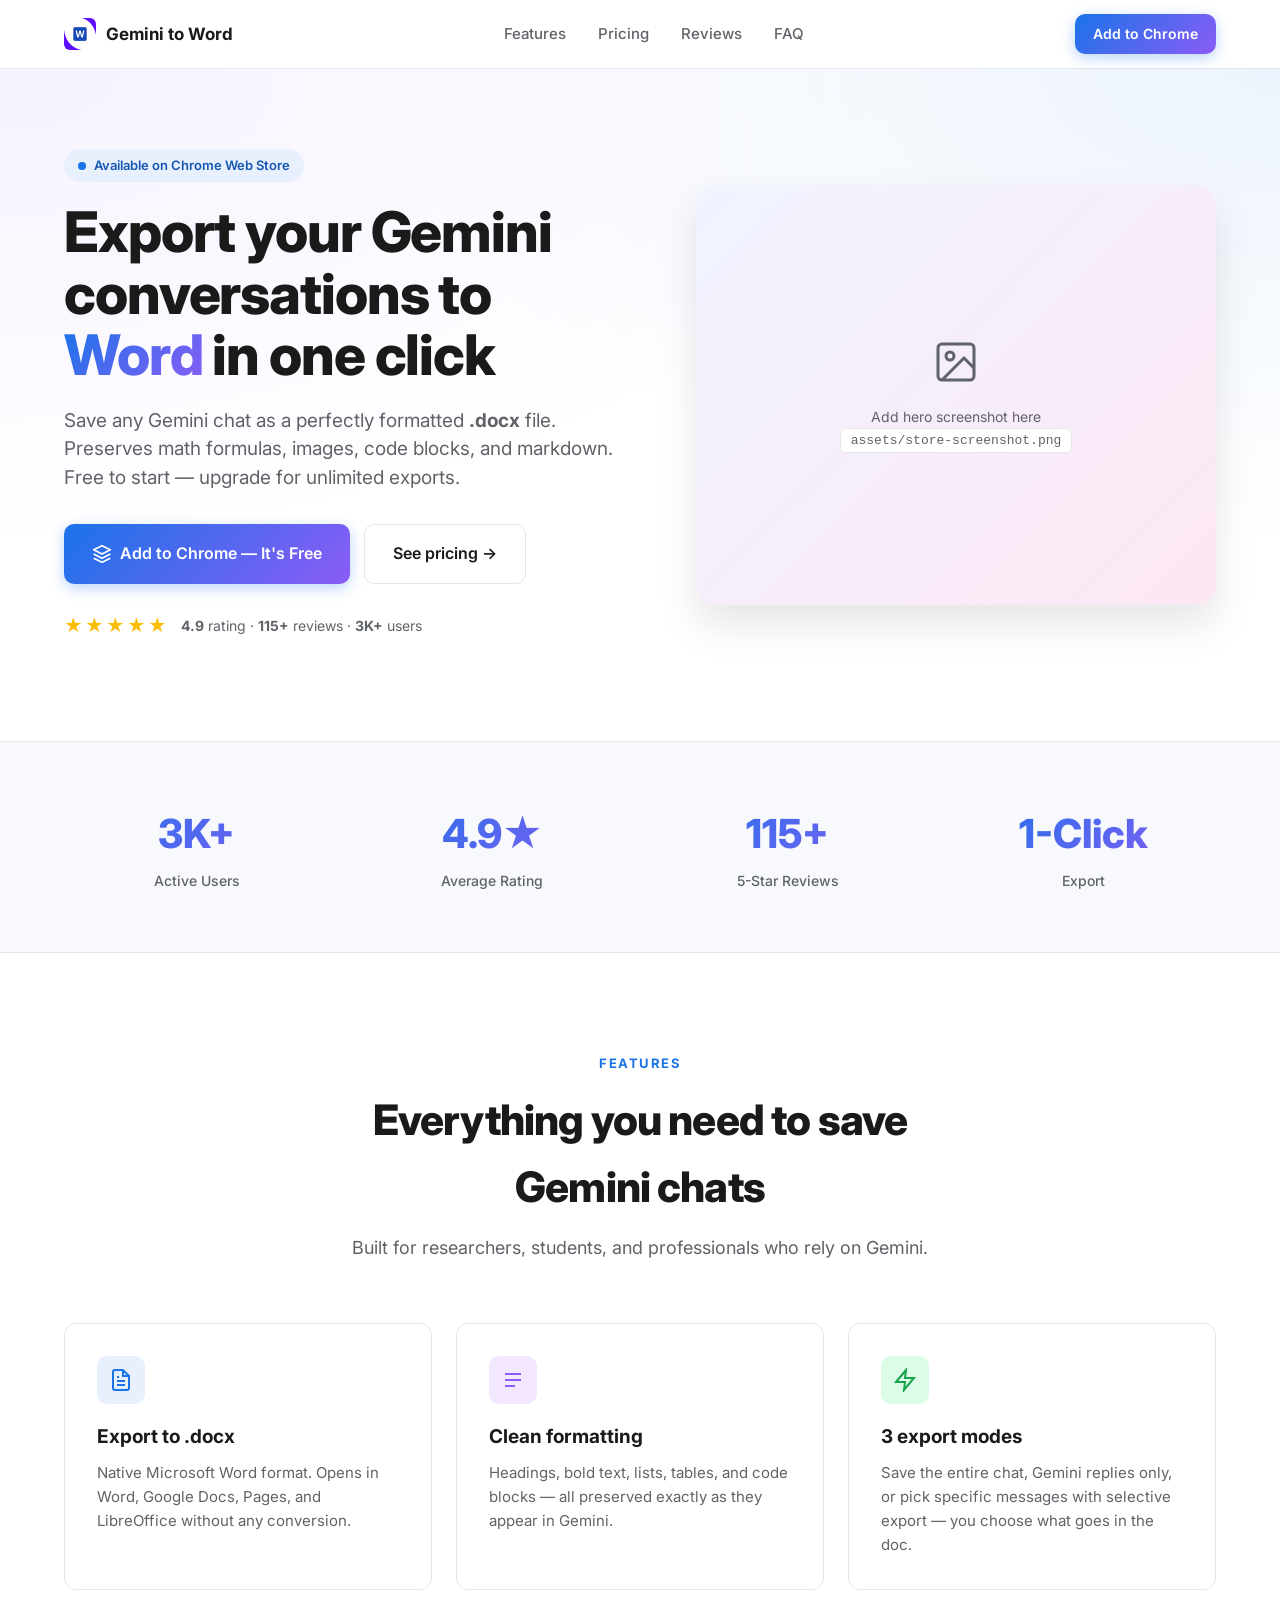
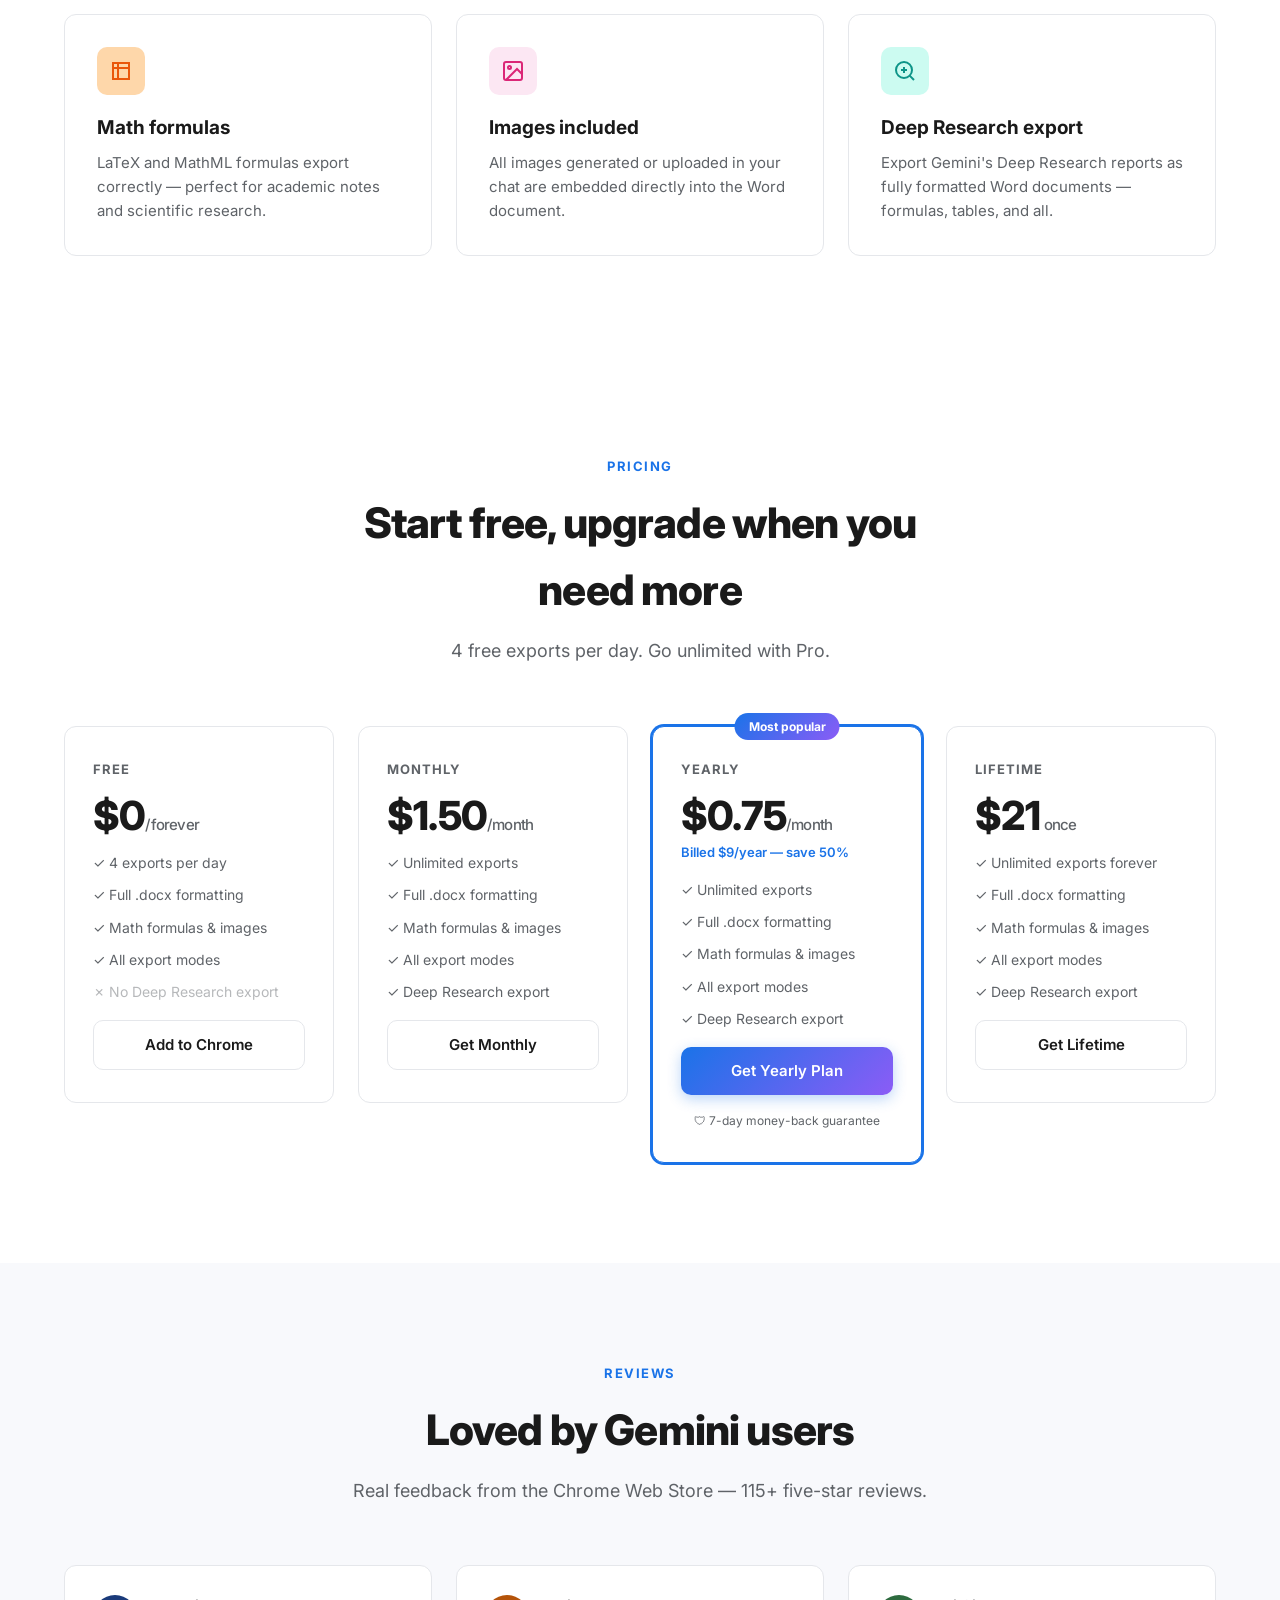
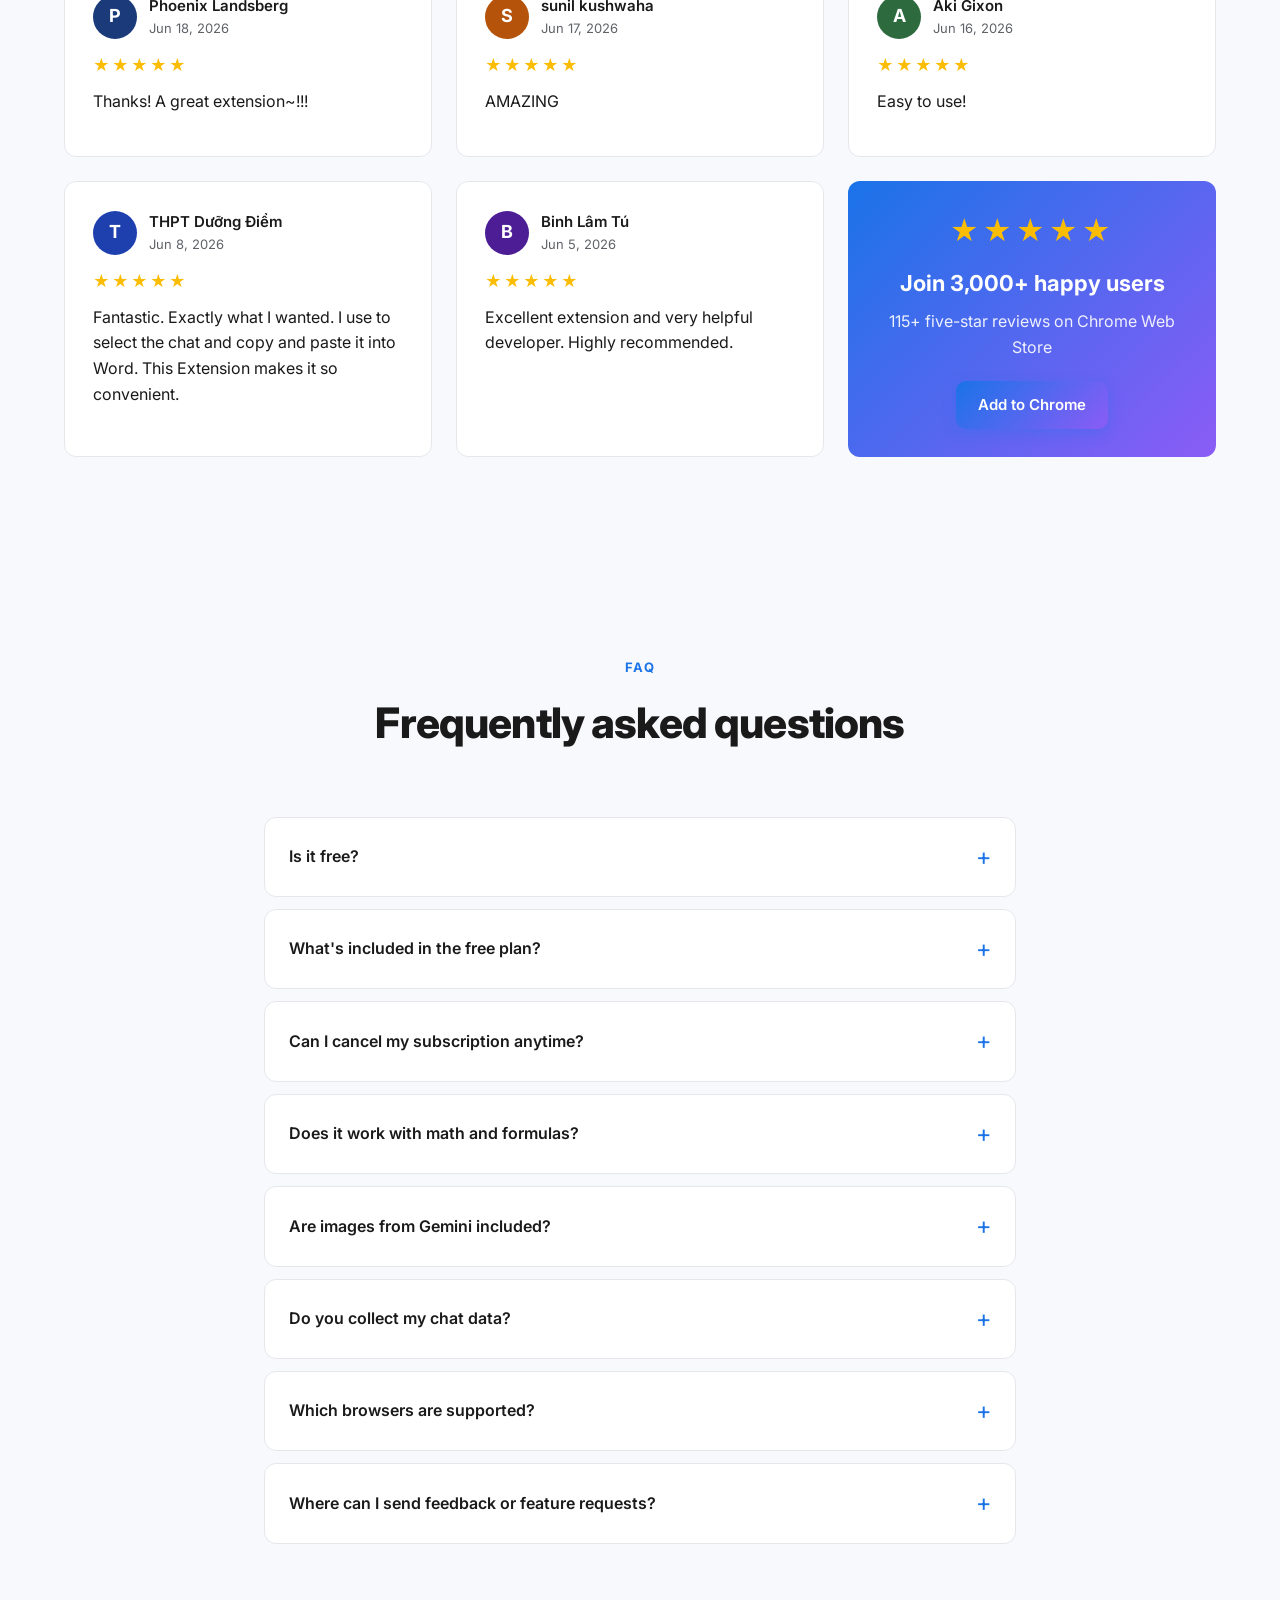
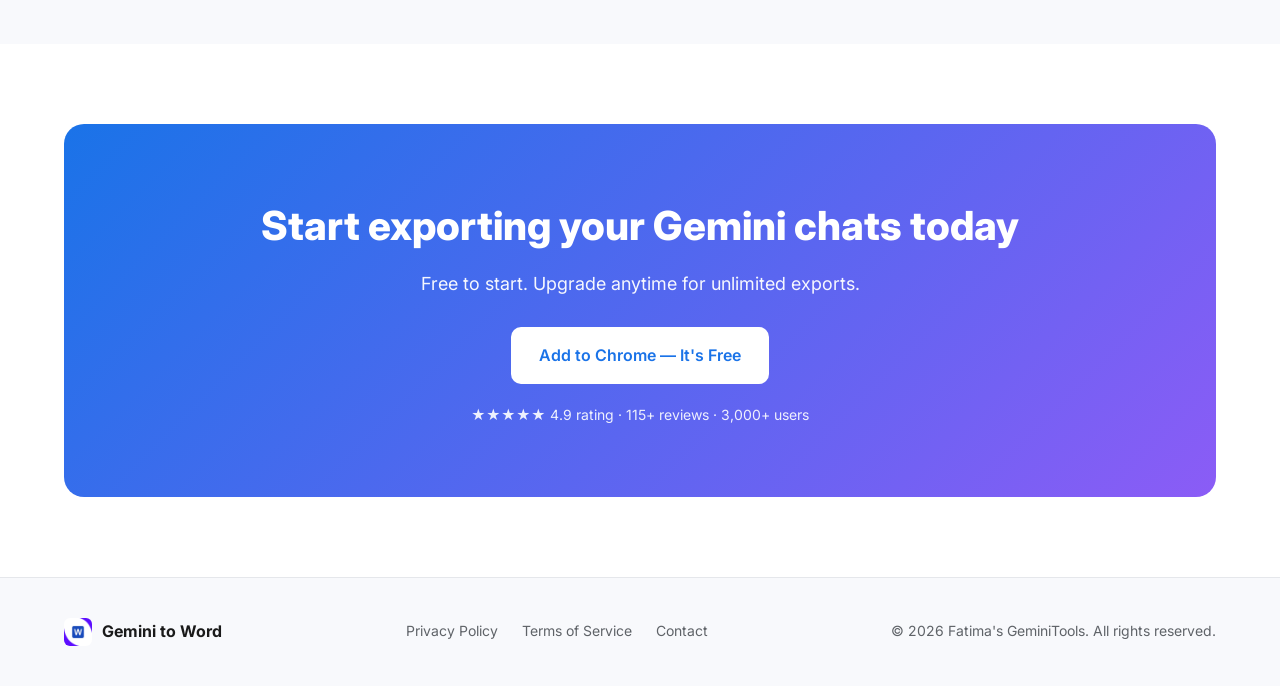
==== commit 8e94237c: "Rename index (1).html to index.html" ====
--- a/index.html
+++ b/index.html
@@ -1,265 +1,201 @@
-<!DOCTYPE html>
-<html lang="en">
-<head>
-  <meta charset="UTF-8" />
-  <meta name="viewport" content="width=device-width, initial-scale=1.0" />
-  <title>Export Gemini Chats to Word — One-Click .docx Export</title>
-  <meta name="description" content="Export your Gemini conversations to Word in one click. Preserves formatting, math formulas, images, and code blocks." />
-  <meta name="keywords" content="Gemini to Word, export Gemini chat, Gemini docx, AI chat export" />
-
-  <!-- Open Graph -->
-  <meta property="og:title" content="Export Gemini Chats to Word" />
-  <meta property="og:description" content="Export your Gemini conversations to Word in one click." />
-  <meta property="og:image" content="/assets/icon.png" />
-  <meta property="og:type" content="website" />
-
-  <link rel="icon" type="image/png" href="/assets/icon.png" />
-  <link rel="preconnect" href="https://fonts.googleapis.com" />
-  <link rel="preconnect" href="https://fonts.gstatic.com" crossorigin />
-  <link href="https://fonts.googleapis.com/css2?family=Inter:wght@400;500;600;700;800&display=swap" rel="stylesheet" />
-  <link rel="stylesheet" href="styles.css" />
-</head>
-<body>
-
-  <!-- ============ HEADER ============ -->
-  <header class="header">
-    <div class="container header-inner">
-      <a href="#" class="logo">
-        <img src="assets/icon.png" alt="Gemini to Word" />
-        <span>Gemini to Word</span>
-      </a>
-      <nav class="nav">
-        <a href="#features">Features</a>
-        <a href="#how-it-works">How it works</a>
-        <a href="#pricing">Pricing</a>
-        <a href="#reviews">Reviews</a>
-        <a href="#faq">FAQ</a>
-      </nav>
-      <a href="https://chromewebstore.google.com/detail/fggjheojicnhkljaoaigpnobhgojinip?utm_source=landing"
-         class="btn btn-primary btn-sm" target="_blank" rel="noopener">
-        Add to Chrome
-      </a>
-    </div>
-  </header>
-
-  <!-- ============ HERO ============ -->
-  <section class="hero">
-    <div class="container">
-      <div class="hero-grid">
-        <div class="hero-content">
-          <div class="badge">
-            <span class="badge-dot"></span>
-            Available on Chrome Web Store
-          </div>
-          <h1>Export your Gemini conversations to <span class="gradient-text">Word</span> in one click</h1>
-          <p class="hero-subtitle">
-            Save any Gemini chat as a perfectly formatted <strong>.docx</strong> file.
-            Preserves math formulas, images, code blocks, and markdown.
-            Free to start — upgrade for unlimited exports.
-          </p>
-
-          <div class="hero-actions">
-            <a href="https://chromewebstore.google.com/detail/fggjheojicnhkljaoaigpnobhgojinip?utm_source=landing-hero"
-               class="btn btn-primary btn-lg" target="_blank" rel="noopener">
-              <svg width="20" height="20" viewBox="0 0 24 24" fill="none">
-                <path d="M12 2L2 7l10 5 10-5-10-5z" stroke="currentColor" stroke-width="2" stroke-linejoin="round"/>
-                <path d="M2 17l10 5 10-5M2 12l10 5 10-5" stroke="currentColor" stroke-width="2" stroke-linejoin="round"/>
-              </svg>
-              Add to Chrome — It's Free
-            </a>
-            <a href="#pricing" class="btn btn-ghost btn-lg">See pricing →</a>
-          </div>
-
-          <div class="hero-meta">
-            <div class="stars">★★★★★</div>
-            <span><strong>4.9</strong> rating · <strong>115+</strong> reviews · <strong>3K+</strong> users</span>
-          </div>
-        </div>
-
-        <div class="hero-visual">
-          <!-- TODO: replace with real big screenshot of the extension in action -->
-          <div class="screenshot-placeholder screenshot-large">
-            <img src="assets/hero-demo.png" alt="Gemini to Word extension in action"
-                 onerror="this.style.display='none'; this.parentElement.classList.add('placeholder-visible')" />
-            <div class="placeholder-text">
-              <svg width="48" height="48" viewBox="0 0 24 24" fill="none" stroke="currentColor" stroke-width="1.5">
-                <rect x="3" y="3" width="18" height="18" rx="2" />
-                <circle cx="9" cy="9" r="2" />
-                <path d="M21 15l-5-5L5 21" />
-              </svg>
-              <p>Add hero screenshot here<br><code>assets/hero-demo.png</code></p>
-            </div>
-          </div>
-        </div>
-      </div>
-    </div>
-  </section>
-
-  <!-- ============ STATS STRIP ============ -->
-  <section class="stats">
-    <div class="container">
-      <div class="stats-grid">
-        <div class="stat">
-          <div class="stat-number">3K+</div>
-          <div class="stat-label">Active Users</div>
-        </div>
-        <div class="stat">
-          <div class="stat-number">4.9★</div>
-          <div class="stat-label">Average Rating</div>
-        </div>
-        <div class="stat">
-          <div class="stat-number">115+</div>
-          <div class="stat-label">5-Star Reviews</div>
-        </div>
-        <div class="stat">
-          <div class="stat-number">1-Click</div>
-          <div class="stat-label">Export</div>
-        </div>
-      </div>
-    </div>
-  </section>
-
-  <!-- ============ FEATURES ============ -->
-  <section class="section" id="features">
-    <div class="container">
-      <div class="section-header">
-        <div class="eyebrow">Features</div>
-        <h2>Everything you need to save Gemini chats</h2>
-        <p>Built for researchers, students, and professionals who rely on Gemini.</p>
-      </div>
-
-      <div class="features-grid">
-        <div class="feature-card">
-          <div class="feature-icon feature-icon-blue">
-            <svg width="24" height="24" viewBox="0 0 24 24" fill="none" stroke="currentColor" stroke-width="2">
-              <path d="M14 2H6a2 2 0 00-2 2v16a2 2 0 002 2h12a2 2 0 002-2V8z"/>
-              <path d="M14 2v6h6M16 13H8M16 17H8M10 9H8"/>
-            </svg>
-          </div>
-          <h3>Export to .docx</h3>
-          <p>Native Microsoft Word format. Opens in Word, Google Docs, Pages, and LibreOffice without any conversion.</p>
-        </div>
-
-        <div class="feature-card">
-          <div class="feature-icon feature-icon-purple">
-            <svg width="24" height="24" viewBox="0 0 24 24" fill="none" stroke="currentColor" stroke-width="2">
-              <path d="M4 6h16M4 12h16M4 18h10"/>
-            </svg>
-          </div>
-          <h3>Clean formatting</h3>
-          <p>Headings, bold text, lists, tables, and code blocks — all preserved exactly as they appear in Gemini.</p>
-        </div>
-
-        <div class="feature-card">
-          <div class="feature-icon feature-icon-green">
-            <svg width="24" height="24" viewBox="0 0 24 24" fill="none" stroke="currentColor" stroke-width="2">
-              <path d="M13 2L3 14h9l-1 8 10-12h-9l1-8z"/>
-            </svg>
-          </div>
-          <h3>3 export modes</h3>
-          <p>Save the entire chat, Gemini replies only, or pick specific messages with selective export — you choose what goes in the doc.</p>
-        </div>
-
-        <div class="feature-card">
-          <div class="feature-icon feature-icon-orange">
-            <svg width="24" height="24" viewBox="0 0 24 24" fill="none" stroke="currentColor" stroke-width="2">
-              <path d="M4 4h16v16H4z M4 9h16 M9 4v16"/>
-            </svg>
-          </div>
-          <h3>Math formulas</h3>
-          <p>LaTeX and MathML formulas export correctly — perfect for academic notes and scientific research.</p>
-        </div>
-
-        <div class="feature-card">
-          <div class="feature-icon feature-icon-pink">
-            <svg width="24" height="24" viewBox="0 0 24 24" fill="none" stroke="currentColor" stroke-width="2">
-              <rect x="3" y="3" width="18" height="18" rx="2"/>
-              <circle cx="8.5" cy="8.5" r="1.5"/>
-              <path d="M21 15l-5-5L5 21"/>
-            </svg>
-          </div>
-          <h3>Images included</h3>
-          <p>All images generated or uploaded in your chat are embedded directly into the Word document.</p>
-        </div>
-
-        <div class="feature-card">
-          <div class="feature-icon feature-icon-teal">
-            <svg width="24" height="24" viewBox="0 0 24 24" fill="none" stroke="currentColor" stroke-width="2">
-              <circle cx="11" cy="11" r="8"/><path d="M21 21l-4.35-4.35M11 8v6M8 11h6"/>
-            </svg>
-          </div>
-          <h3>Deep Research export</h3>
-          <p>Export Gemini's Deep Research reports as fully formatted Word documents — formulas, tables, and all.</p>
-        </div>
-      </div>
-    </div>
-  </section>
-
-  <!-- ============ HOW IT WORKS ============ -->
-  <section class="section section-alt" id="how-it-works">
-    <div class="container">
-      <div class="section-header">
-        <div class="eyebrow">How it works</div>
-        <h2>Export any chat in 3 steps</h2>
-      </div>
-
-      <div class="steps">
-        <div class="step">
-          <div class="step-number">1</div>
-          <div class="step-content">
-            <h3>Install the extension</h3>
-            <p>Add Gemini to Word to Chrome from the Web Store. Takes less than 10 seconds.</p>
-          </div>
-          <!-- TODO: replace with real screenshot -->
-          <div class="step-visual">
-            <div class="screenshot-placeholder">
-              <img src="assets/feature-1.png" alt="Install step"
-                   onerror="this.style.display='none'; this.parentElement.classList.add('placeholder-visible')" />
-              <div class="placeholder-text">
-                <p><code>assets/feature-1.png</code></p>
-              </div>
-            </div>
-          </div>
-        </div>
-
-        <div class="step step-reverse">
-          <div class="step-number">2</div>
-          <div class="step-content">
-            <h3>Open any Gemini conversation</h3>
-            <p>Go to <code>gemini.google.com</code> and open the chat you want to save.</p>
-          </div>
-          <div class="step-visual">
-            <div class="screenshot-placeholder">
-              <img src="assets/feature-2.png" alt="Open chat step"
-                   onerror="this.style.display='none'; this.parentElement.classList.add('placeholder-visible')" />
-              <div class="placeholder-text">
-                <p><code>assets/feature-2.png</code></p>
-              </div>
-            </div>
-          </div>
-        </div>
-
-        <div class="step">
-          <div class="step-number">3</div>
-          <div class="step-content">
-            <h3>Click "Export to Word"</h3>
-            <p>Your .docx file downloads instantly with perfect formatting. That's it!</p>
-          </div>
-          <div class="step-visual">
-            <div class="screenshot-placeholder">
-              <img src="assets/feature-3.png" alt="Export step"
-                   onerror="this.style.display='none'; this.parentElement.classList.add('placeholder-visible')" />
-              <div class="placeholder-text">
-                <p><code>assets/feature-3.png</code></p>
-              </div>
-            </div>
-          </div>
-        </div>
-      </div>
-    </div>
-  </section>
-
-  <!-- ============ PRICING ============ -->
+<!DOCTYPE html>
+<html lang="en">
+<head>
+  <meta charset="UTF-8" />
+  <meta name="viewport" content="width=device-width, initial-scale=1.0" />
+  <title>Export Gemini Chats to Word — One-Click .docx Export</title>
+  <meta name="description" content="Export your Gemini conversations to Word in one click. Preserves formatting, math formulas, images, and code blocks." />
+  <meta name="keywords" content="Gemini to Word, export Gemini chat, Gemini docx, AI chat export" />
+
+  <!-- Open Graph -->
+  <meta property="og:title" content="Export Gemini Chats to Word" />
+  <meta property="og:description" content="Export your Gemini conversations to Word in one click." />
+  <meta property="og:image" content="/assets/icon.png" />
+  <meta property="og:type" content="website" />
+
+  <link rel="icon" type="image/png" href="/assets/icon.png" />
+  <link rel="preconnect" href="https://fonts.googleapis.com" />
+  <link rel="preconnect" href="https://fonts.gstatic.com" crossorigin />
+  <link href="https://fonts.googleapis.com/css2?family=Inter:wght@400;500;600;700;800&display=swap" rel="stylesheet" />
+  <link rel="stylesheet" href="styles.css" />
+</head>
+<body>
+
+  <!-- ============ HEADER ============ -->
+  <header class="header">
+    <div class="container header-inner">
+      <a href="#" class="logo">
+        <img src="assets/icon.png" alt="Gemini to Word" />
+        <span>Gemini to Word</span>
+      </a>
+      <nav class="nav">
+        <a href="#features">Features</a>
+        <a href="#pricing">Pricing</a>
+        <a href="#reviews">Reviews</a>
+        <a href="#faq">FAQ</a>
+      </nav>
+      <a href="https://chromewebstore.google.com/detail/fggjheojicnhkljaoaigpnobhgojinip?utm_source=landing"
+         class="btn btn-primary btn-sm" target="_blank" rel="noopener">
+        Add to Chrome
+      </a>
+    </div>
+  </header>
+
+  <!-- ============ HERO ============ -->
+  <section class="hero">
+    <div class="container">
+      <div class="hero-grid">
+        <div class="hero-content">
+          <div class="badge">
+            <span class="badge-dot"></span>
+            Available on Chrome Web Store
+          </div>
+          <h1>Export your Gemini conversations to <span class="gradient-text">Word</span> in one click</h1>
+          <p class="hero-subtitle">
+            Save any Gemini chat as a perfectly formatted <strong>.docx</strong> file.
+            Preserves math formulas, images, code blocks, and markdown.
+            Free to start — upgrade for unlimited exports.
+          </p>
+
+          <div class="hero-actions">
+            <a href="https://chromewebstore.google.com/detail/fggjheojicnhkljaoaigpnobhgojinip?utm_source=landing-hero"
+               class="btn btn-primary btn-lg" target="_blank" rel="noopener">
+              <svg width="20" height="20" viewBox="0 0 24 24" fill="none">
+                <path d="M12 2L2 7l10 5 10-5-10-5z" stroke="currentColor" stroke-width="2" stroke-linejoin="round"/>
+                <path d="M2 17l10 5 10-5M2 12l10 5 10-5" stroke="currentColor" stroke-width="2" stroke-linejoin="round"/>
+              </svg>
+              Add to Chrome — It's Free
+            </a>
+            <a href="#pricing" class="btn btn-ghost btn-lg">See pricing →</a>
+          </div>
+
+          <div class="hero-meta">
+            <div class="stars">★★★★★</div>
+            <span><strong>4.9</strong> rating · <strong>115+</strong> reviews · <strong>3K+</strong> users</span>
+          </div>
+        </div>
+
+        <div class="hero-visual">
+          <!-- TODO: replace with real big screenshot of the extension in action -->
+          <div class="screenshot-placeholder screenshot-large">
+            <img src="assets/store-screenshot.png" alt="Gemini to Word extension in action"
+                 onerror="this.style.display='none'; this.parentElement.classList.add('placeholder-visible')" />
+            <div class="placeholder-text">
+              <svg width="48" height="48" viewBox="0 0 24 24" fill="none" stroke="currentColor" stroke-width="1.5">
+                <rect x="3" y="3" width="18" height="18" rx="2" />
+                <circle cx="9" cy="9" r="2" />
+                <path d="M21 15l-5-5L5 21" />
+              </svg>
+              <p>Add hero screenshot here<br><code>assets/store-screenshot.png</code></p>
+            </div>
+          </div>
+        </div>
+      </div>
+    </div>
+  </section>
+
+  <!-- ============ STATS STRIP ============ -->
+  <section class="stats">
+    <div class="container">
+      <div class="stats-grid">
+        <div class="stat">
+          <div class="stat-number">3K+</div>
+          <div class="stat-label">Active Users</div>
+        </div>
+        <div class="stat">
+          <div class="stat-number">4.9★</div>
+          <div class="stat-label">Average Rating</div>
+        </div>
+        <div class="stat">
+          <div class="stat-number">115+</div>
+          <div class="stat-label">5-Star Reviews</div>
+        </div>
+        <div class="stat">
+          <div class="stat-number">1-Click</div>
+          <div class="stat-label">Export</div>
+        </div>
+      </div>
+    </div>
+  </section>
+
+  <!-- ============ FEATURES ============ -->
+  <section class="section" id="features">
+    <div class="container">
+      <div class="section-header">
+        <div class="eyebrow">Features</div>
+        <h2>Everything you need to save Gemini chats</h2>
+        <p>Built for researchers, students, and professionals who rely on Gemini.</p>
+      </div>
+
+      <div class="features-grid">
+        <div class="feature-card">
+          <div class="feature-icon feature-icon-blue">
+            <svg width="24" height="24" viewBox="0 0 24 24" fill="none" stroke="currentColor" stroke-width="2">
+              <path d="M14 2H6a2 2 0 00-2 2v16a2 2 0 002 2h12a2 2 0 002-2V8z"/>
+              <path d="M14 2v6h6M16 13H8M16 17H8M10 9H8"/>
+            </svg>
+          </div>
+          <h3>Export to .docx</h3>
+          <p>Native Microsoft Word format. Opens in Word, Google Docs, Pages, and LibreOffice without any conversion.</p>
+        </div>
+
+        <div class="feature-card">
+          <div class="feature-icon feature-icon-purple">
+            <svg width="24" height="24" viewBox="0 0 24 24" fill="none" stroke="currentColor" stroke-width="2">
+              <path d="M4 6h16M4 12h16M4 18h10"/>
+            </svg>
+          </div>
+          <h3>Clean formatting</h3>
+          <p>Headings, bold text, lists, tables, and code blocks — all preserved exactly as they appear in Gemini.</p>
+        </div>
+
+        <div class="feature-card">
+          <div class="feature-icon feature-icon-green">
+            <svg width="24" height="24" viewBox="0 0 24 24" fill="none" stroke="currentColor" stroke-width="2">
+              <path d="M13 2L3 14h9l-1 8 10-12h-9l1-8z"/>
+            </svg>
+          </div>
+          <h3>3 export modes</h3>
+          <p>Save the entire chat, Gemini replies only, or pick specific messages with selective export — you choose what goes in the doc.</p>
+        </div>
+
+        <div class="feature-card">
+          <div class="feature-icon feature-icon-orange">
+            <svg width="24" height="24" viewBox="0 0 24 24" fill="none" stroke="currentColor" stroke-width="2">
+              <path d="M4 4h16v16H4z M4 9h16 M9 4v16"/>
+            </svg>
+          </div>
+          <h3>Math formulas</h3>
+          <p>LaTeX and MathML formulas export correctly — perfect for academic notes and scientific research.</p>
+        </div>
+
+        <div class="feature-card">
+          <div class="feature-icon feature-icon-pink">
+            <svg width="24" height="24" viewBox="0 0 24 24" fill="none" stroke="currentColor" stroke-width="2">
+              <rect x="3" y="3" width="18" height="18" rx="2"/>
+              <circle cx="8.5" cy="8.5" r="1.5"/>
+              <path d="M21 15l-5-5L5 21"/>
+            </svg>
+          </div>
+          <h3>Images included</h3>
+          <p>All images generated or uploaded in your chat are embedded directly into the Word document.</p>
+        </div>
+
+        <div class="feature-card">
+          <div class="feature-icon feature-icon-teal">
+            <svg width="24" height="24" viewBox="0 0 24 24" fill="none" stroke="currentColor" stroke-width="2">
+              <circle cx="11" cy="11" r="8"/><path d="M21 21l-4.35-4.35M11 8v6M8 11h6"/>
+            </svg>
+          </div>
+          <h3>Deep Research export</h3>
+          <p>Export Gemini's Deep Research reports as fully formatted Word documents — formulas, tables, and all.</p>
+        </div>
+      </div>
+    </div>
+  </section>
+
+
+    <!-- ============ PRICING ============ -->
   <section class="section" id="pricing">
     <div class="container">
       <div class="section-header">
@@ -343,176 +279,176 @@
     </div>
   </section>
 
-  <!-- ============ REVIEWS ============ -->
-  <section class="section section-alt" id="reviews">
-    <div class="container">
-      <div class="section-header">
-        <div class="eyebrow">Reviews</div>
-        <h2>Loved by Gemini users</h2>
-        <p>Real feedback from the Chrome Web Store — 115+ five-star reviews.</p>
-      </div>
-
-      <div class="reviews-grid">
-        <div class="review-card">
-          <div class="review-header">
-            <div class="review-avatar" style="background:#1a3a7a;">P</div>
-            <div>
-              <div class="review-name">Phoenix Landsberg</div>
-              <div class="review-date">Jun 18, 2026</div>
-            </div>
-          </div>
-          <div class="review-stars">★★★★★</div>
-          <p class="review-text">Thanks! A great extension~!!!</p>
-        </div>
-
-        <div class="review-card">
-          <div class="review-header">
-            <div class="review-avatar" style="background:#b45309;">S</div>
-            <div>
-              <div class="review-name">sunil kushwaha</div>
-              <div class="review-date">Jun 17, 2026</div>
-            </div>
-          </div>
-          <div class="review-stars">★★★★★</div>
-          <p class="review-text">AMAZING</p>
-        </div>
-
-        <div class="review-card">
-          <div class="review-header">
-            <div class="review-avatar" style="background:#2d6b3f;">A</div>
-            <div>
-              <div class="review-name">Aki Gixon</div>
-              <div class="review-date">Jun 16, 2026</div>
-            </div>
-          </div>
-          <div class="review-stars">★★★★★</div>
-          <p class="review-text">Easy to use!</p>
-        </div>
-
-        <div class="review-card">
-          <div class="review-header">
-            <div class="review-avatar" style="background:#1e40af;">T</div>
-            <div>
-              <div class="review-name">THPT Dưỡng Điểm</div>
-              <div class="review-date">Jun 8, 2026</div>
-            </div>
-          </div>
-          <div class="review-stars">★★★★★</div>
-          <p class="review-text">Fantastic. Exactly what I wanted. I use to select the chat and copy and paste it into Word. This Extension makes it so convenient.</p>
-        </div>
-
-        <div class="review-card">
-          <div class="review-header">
-            <div class="review-avatar" style="background:#4c1d95;">B</div>
-            <div>
-              <div class="review-name">Binh Lâm Tú</div>
-              <div class="review-date">Jun 5, 2026</div>
-            </div>
-          </div>
-          <div class="review-stars">★★★★★</div>
-          <p class="review-text">Excellent extension and very helpful developer. Highly recommended.</p>
-        </div>
-
-        <div class="review-card review-cta">
-          <div class="review-cta-content">
-            <div class="stars-big">★★★★★</div>
-            <h3>Join 3,000+ happy users</h3>
-            <p>115+ five-star reviews on Chrome Web Store</p>
-            <a href="https://chromewebstore.google.com/detail/fggjheojicnhkljaoaigpnobhgojinip?utm_source=landing-reviews"
-               class="btn btn-primary" target="_blank" rel="noopener">
-              Add to Chrome
-            </a>
-          </div>
-        </div>
-      </div>
-    </div>
-  </section>
-
-  <!-- ============ FAQ ============ -->
-  <section class="section section-alt" id="faq">
-    <div class="container container-narrow">
-      <div class="section-header">
-        <div class="eyebrow">FAQ</div>
-        <h2>Frequently asked questions</h2>
-      </div>
-
-      <div class="faq-list">
-        <details class="faq-item">
-          <summary>Is it free?</summary>
-          <p>Yes, the extension is free to install and includes 4 exports per day. For unlimited exports, Pro plans start at $1.50/month.</p>
-        </details>
-
-        <details class="faq-item">
-          <summary>What's included in the free plan?</summary>
-          <p>Up to 4 exports per day, full .docx formatting, math formulas, images, and all three export modes (full chat, Gemini replies only, or selective). Deep Research export is a Pro feature.</p>
-        </details>
-
-        <details class="faq-item">
-          <summary>Can I cancel my subscription anytime?</summary>
-          <p>Yes, cancel anytime from your account. Your Pro access stays active until the end of the billing period, then reverts to the free plan. We also offer a 7-day money-back guarantee — no questions asked.</p>
-        </details>
-
-        <details class="faq-item">
-          <summary>Does it work with math and formulas?</summary>
-          <p>Yes. LaTeX and MathML formulas are converted into proper Word equations that stay editable.</p>
-        </details>
-
-        <details class="faq-item">
-          <summary>Are images from Gemini included?</summary>
-          <p>Yes. Both AI-generated images and images you uploaded are embedded directly into the .docx file.</p>
-        </details>
-
-        <details class="faq-item">
-          <summary>Do you collect my chat data?</summary>
-          <p>No. Everything runs locally in your browser. Your conversations never leave your device. We only store your email and subscription status to manage your Pro access.</p>
-        </details>
-
-        <details class="faq-item">
-          <summary>Which browsers are supported?</summary>
-          <p>Any Chromium-based browser: Chrome, Edge, Brave, Opera, and Arc.</p>
-        </details>
-
-        <details class="faq-item">
-          <summary>Where can I send feedback or feature requests?</summary>
-          <p>Email us at <a href="mailto:Fatiext2000@gmail.com">Fatiext2000@gmail.com</a> — we read every message.</p>
-        </details>
-      </div>
-    </div>
-  </section>
-
-  <!-- ============ FINAL CTA ============ -->
-  <section class="final-cta">
-    <div class="container">
-      <div class="cta-box">
-        <h2>Start exporting your Gemini chats today</h2>
-        <p>Free to start. Upgrade anytime for unlimited exports.</p>
-        <a href="https://chromewebstore.google.com/detail/fggjheojicnhkljaoaigpnobhgojinip?utm_source=landing-final"
-           class="btn btn-white btn-lg" target="_blank" rel="noopener">
-          Add to Chrome — It's Free
-        </a>
-        <div class="cta-meta">★★★★★ 4.9 rating · 115+ reviews · 3,000+ users</div>
-      </div>
-    </div>
-  </section>
-
-  <!-- ============ FOOTER ============ -->
-  <footer class="footer">
-    <div class="container">
-      <div class="footer-inner">
-        <div class="footer-brand">
-          <img src="assets/icon.png" alt="Gemini to Word" />
-          <span>Gemini to Word</span>
-        </div>
-        <div class="footer-links">
-          <a href="privacy.html">Privacy Policy</a>
-          <a href="terms.html">Terms of Service</a>
-          <a href="mailto:Fatiext2000@gmail.com">Contact</a>
-        </div>
-        <div class="footer-copy">© 2026 Fatima's GeminiTools. All rights reserved.</div>
-      </div>
-    </div>
-  </footer>
-
-  <script src="script.js"></script>
-</body>
-</html>+  <!-- ============ REVIEWS ============ -->
+  <section class="section section-alt" id="reviews">
+    <div class="container">
+      <div class="section-header">
+        <div class="eyebrow">Reviews</div>
+        <h2>Loved by Gemini users</h2>
+        <p>Real feedback from the Chrome Web Store — 115+ five-star reviews.</p>
+      </div>
+
+      <div class="reviews-grid">
+        <div class="review-card">
+          <div class="review-header">
+            <div class="review-avatar" style="background:#1a3a7a;">P</div>
+            <div>
+              <div class="review-name">Phoenix Landsberg</div>
+              <div class="review-date">Jun 18, 2026</div>
+            </div>
+          </div>
+          <div class="review-stars">★★★★★</div>
+          <p class="review-text">Thanks! A great extension~!!!</p>
+        </div>
+
+        <div class="review-card">
+          <div class="review-header">
+            <div class="review-avatar" style="background:#b45309;">S</div>
+            <div>
+              <div class="review-name">sunil kushwaha</div>
+              <div class="review-date">Jun 17, 2026</div>
+            </div>
+          </div>
+          <div class="review-stars">★★★★★</div>
+          <p class="review-text">AMAZING</p>
+        </div>
+
+        <div class="review-card">
+          <div class="review-header">
+            <div class="review-avatar" style="background:#2d6b3f;">A</div>
+            <div>
+              <div class="review-name">Aki Gixon</div>
+              <div class="review-date">Jun 16, 2026</div>
+            </div>
+          </div>
+          <div class="review-stars">★★★★★</div>
+          <p class="review-text">Easy to use!</p>
+        </div>
+
+        <div class="review-card">
+          <div class="review-header">
+            <div class="review-avatar" style="background:#1e40af;">T</div>
+            <div>
+              <div class="review-name">THPT Dưỡng Điểm</div>
+              <div class="review-date">Jun 8, 2026</div>
+            </div>
+          </div>
+          <div class="review-stars">★★★★★</div>
+          <p class="review-text">Fantastic. Exactly what I wanted. I use to select the chat and copy and paste it into Word. This Extension makes it so convenient.</p>
+        </div>
+
+        <div class="review-card">
+          <div class="review-header">
+            <div class="review-avatar" style="background:#4c1d95;">B</div>
+            <div>
+              <div class="review-name">Binh Lâm Tú</div>
+              <div class="review-date">Jun 5, 2026</div>
+            </div>
+          </div>
+          <div class="review-stars">★★★★★</div>
+          <p class="review-text">Excellent extension and very helpful developer. Highly recommended.</p>
+        </div>
+
+        <div class="review-card review-cta">
+          <div class="review-cta-content">
+            <div class="stars-big">★★★★★</div>
+            <h3>Join 3,000+ happy users</h3>
+            <p>115+ five-star reviews on Chrome Web Store</p>
+            <a href="https://chromewebstore.google.com/detail/fggjheojicnhkljaoaigpnobhgojinip?utm_source=landing-reviews"
+               class="btn btn-primary" target="_blank" rel="noopener">
+              Add to Chrome
+            </a>
+          </div>
+        </div>
+      </div>
+    </div>
+  </section>
+
+  <!-- ============ FAQ ============ -->
+  <section class="section section-alt" id="faq">
+    <div class="container container-narrow">
+      <div class="section-header">
+        <div class="eyebrow">FAQ</div>
+        <h2>Frequently asked questions</h2>
+      </div>
+
+      <div class="faq-list">
+        <details class="faq-item">
+          <summary>Is it free?</summary>
+          <p>Yes, the extension is free to install and includes 4 exports per day. For unlimited exports, Pro plans start at $1.50/month.</p>
+        </details>
+
+        <details class="faq-item">
+          <summary>What's included in the free plan?</summary>
+          <p>Up to 4 exports per day, full .docx formatting, math formulas, images, and all three export modes (full chat, Gemini replies only, or selective). Deep Research export is a Pro feature.</p>
+        </details>
+
+        <details class="faq-item">
+          <summary>Can I cancel my subscription anytime?</summary>
+          <p>Yes, cancel anytime from your account. Your Pro access stays active until the end of the billing period, then reverts to the free plan. We also offer a 7-day money-back guarantee — no questions asked.</p>
+        </details>
+
+        <details class="faq-item">
+          <summary>Does it work with math and formulas?</summary>
+          <p>Yes. LaTeX and MathML formulas are converted into proper Word equations that stay editable.</p>
+        </details>
+
+        <details class="faq-item">
+          <summary>Are images from Gemini included?</summary>
+          <p>Yes. Both AI-generated images and images you uploaded are embedded directly into the .docx file.</p>
+        </details>
+
+        <details class="faq-item">
+          <summary>Do you collect my chat data?</summary>
+          <p>No. Everything runs locally in your browser. Your conversations never leave your device. We only store your email and subscription status to manage your Pro access.</p>
+        </details>
+
+        <details class="faq-item">
+          <summary>Which browsers are supported?</summary>
+          <p>Any Chromium-based browser: Chrome, Edge, Brave, Opera, and Arc.</p>
+        </details>
+
+        <details class="faq-item">
+          <summary>Where can I send feedback or feature requests?</summary>
+          <p>Email us at <a href="https://mail.google.com/mail/?view=cm&to=Fatiext2000@gmail.com&su=Support%20Request%20%E2%80%94%20Gemini%20to%20Word" target="_blank" rel="noopener">Fatiext2000@gmail.com</a> — we read every message.</p>
+        </details>
+      </div>
+    </div>
+  </section>
+
+  <!-- ============ FINAL CTA ============ -->
+  <section class="final-cta">
+    <div class="container">
+      <div class="cta-box">
+        <h2>Start exporting your Gemini chats today</h2>
+        <p>Free to start. Upgrade anytime for unlimited exports.</p>
+        <a href="https://chromewebstore.google.com/detail/fggjheojicnhkljaoaigpnobhgojinip?utm_source=landing-final"
+           class="btn btn-white btn-lg" target="_blank" rel="noopener">
+          Add to Chrome — It's Free
+        </a>
+        <div class="cta-meta">★★★★★ 4.9 rating · 115+ reviews · 3,000+ users</div>
+      </div>
+    </div>
+  </section>
+
+  <!-- ============ FOOTER ============ -->
+  <footer class="footer">
+    <div class="container">
+      <div class="footer-inner">
+        <div class="footer-brand">
+          <img src="assets/icon.png" alt="Gemini to Word" />
+          <span>Gemini to Word</span>
+        </div>
+        <div class="footer-links">
+          <a href="privacy.html">Privacy Policy</a>
+          <a href="terms.html">Terms of Service</a>
+          <a href="https://mail.google.com/mail/?view=cm&to=Fatiext2000@gmail.com&su=Support%20Request%20%E2%80%94%20Gemini%20to%20Word" target="_blank" rel="noopener">Contact</a>
+        </div>
+        <div class="footer-copy">© 2026 Fatima's GeminiTools. All rights reserved.</div>
+      </div>
+    </div>
+  </footer>
+
+  <script src="script.js"></script>
+</body>
+</html>
